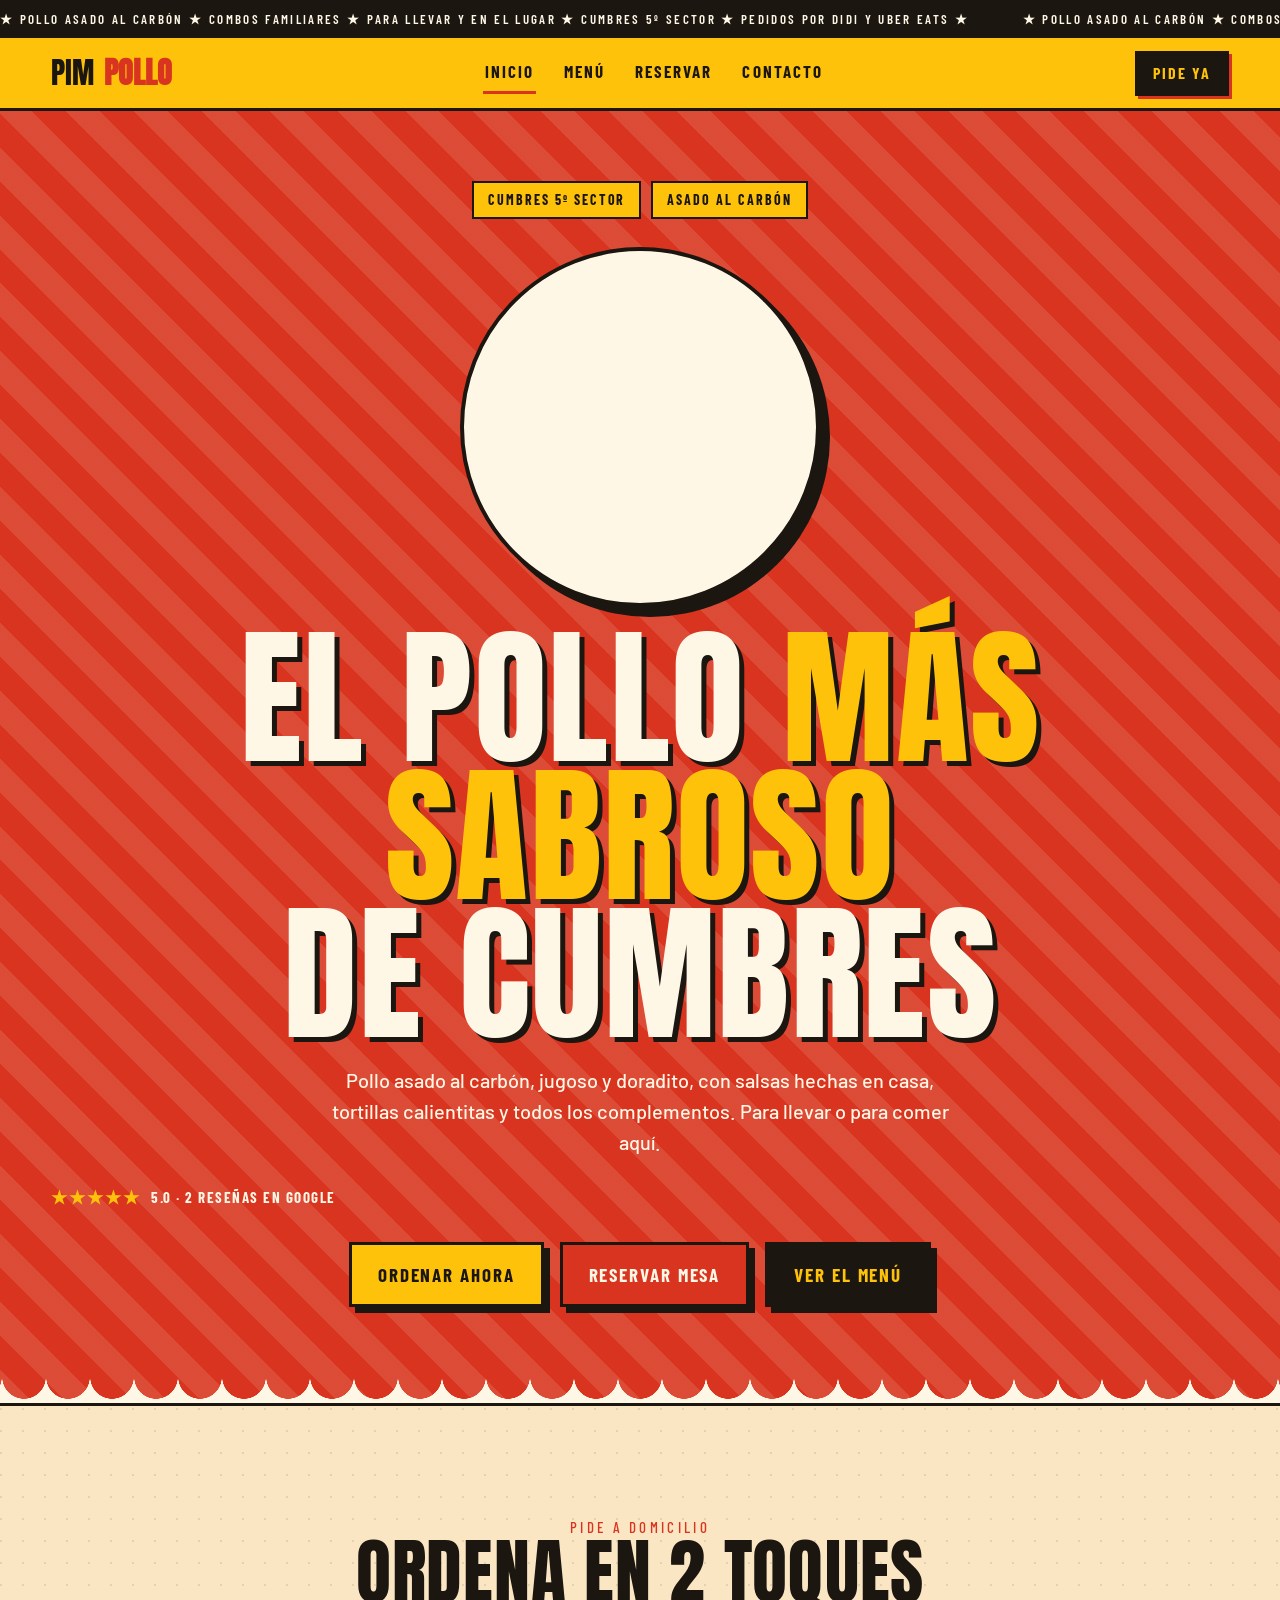
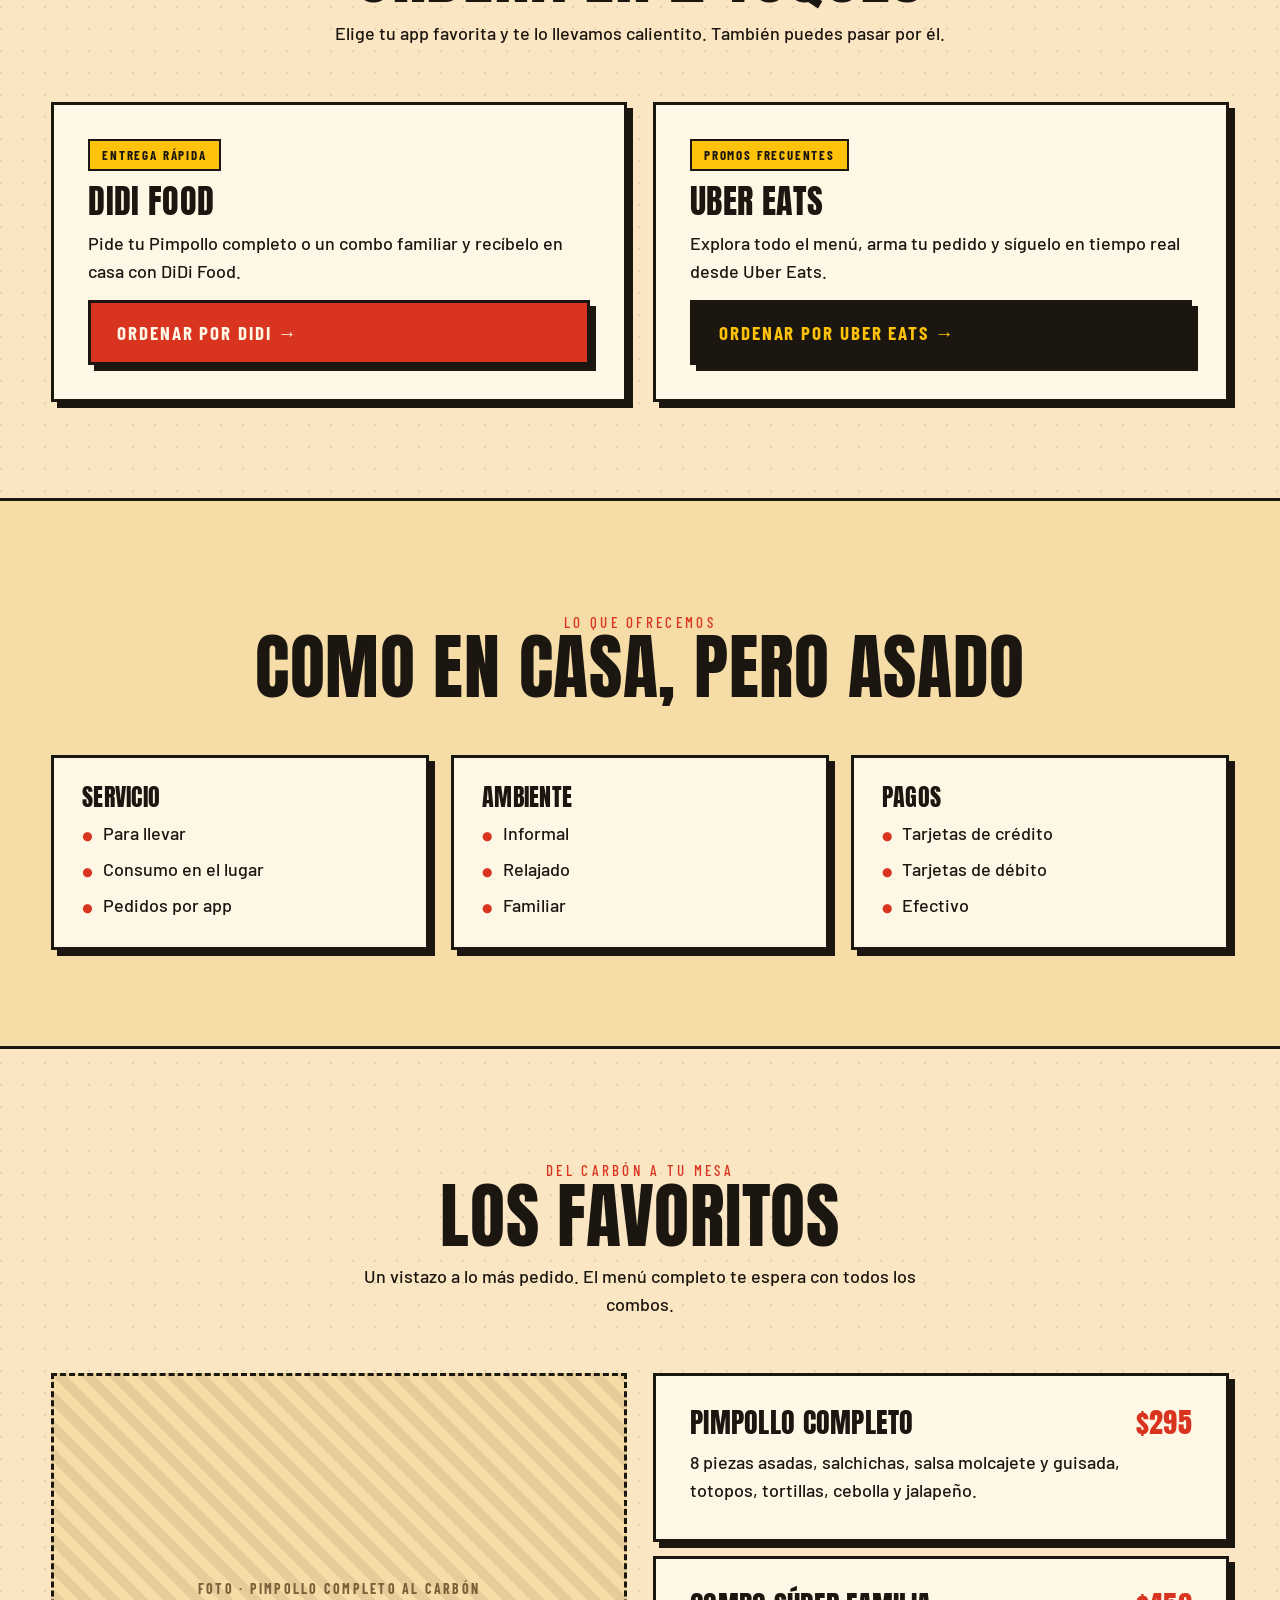
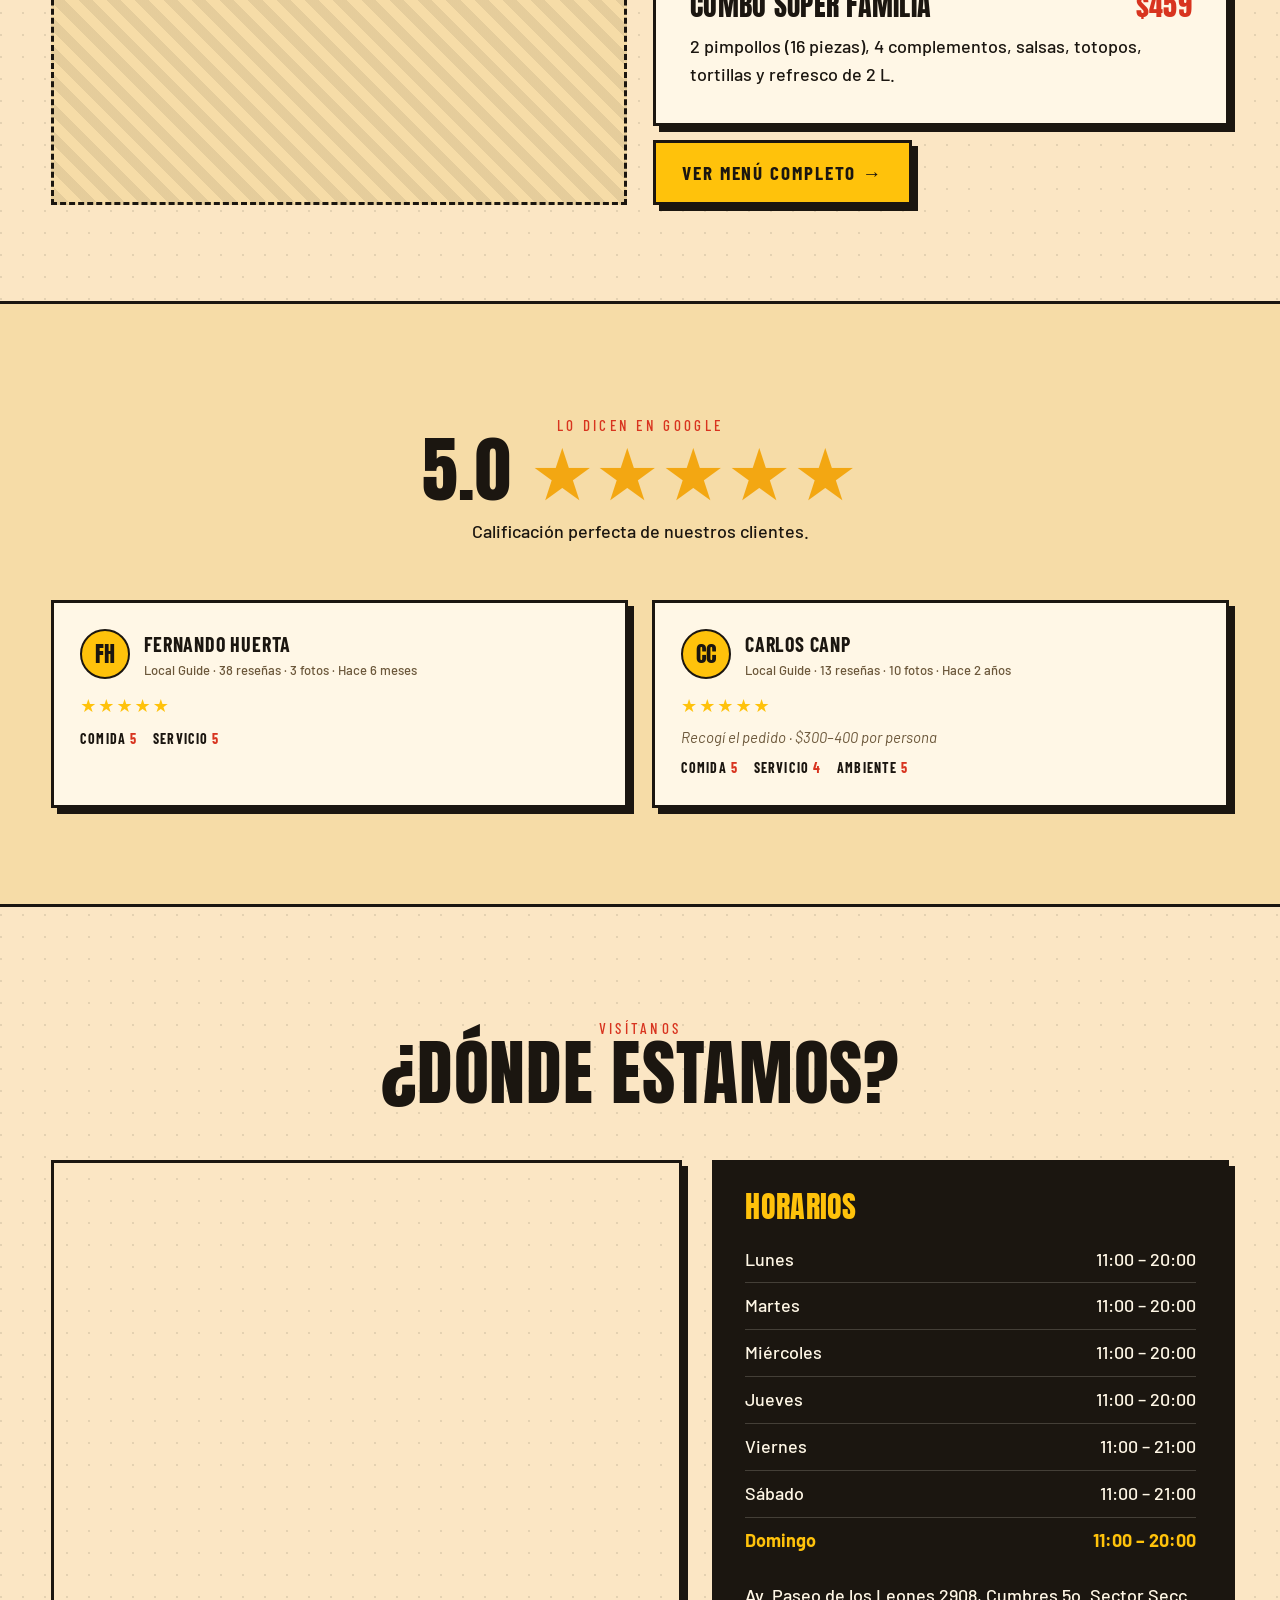
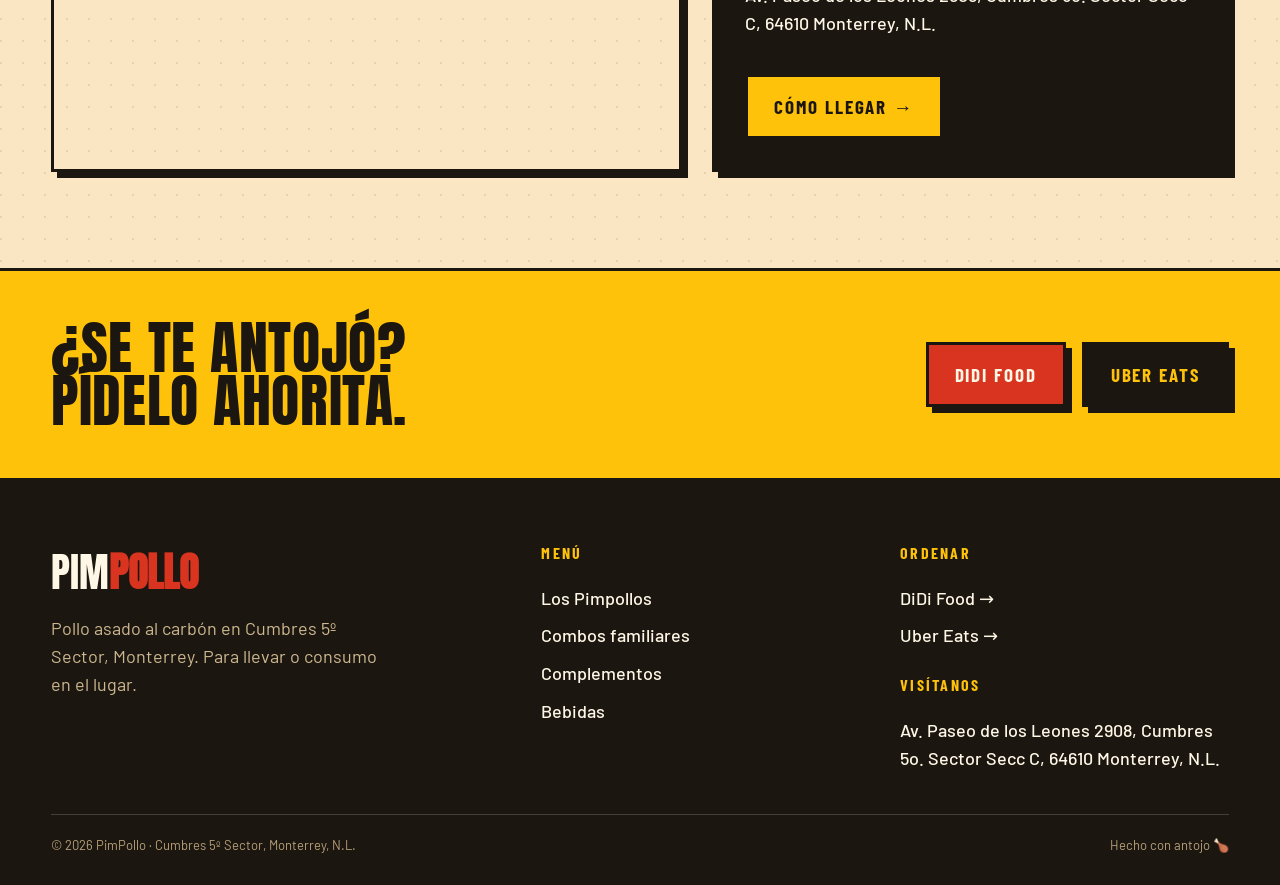
==== Propuesta A - Inicio.html @ d1ae5034 "Add files via upload" ====
<!DOCTYPE html>
<html lang="es">
<head>
<meta charset="UTF-8" />
<meta name="viewport" content="width=device-width, initial-scale=1.0" />
<title>PimPollo · Pollo asado al carbón — Cumbres, Monterrey</title>
<link rel="stylesheet" href="pimpollo-a.css" />
</head>
<body>

<!-- marquee -->
<div class="topbar">
  <div class="topbar__track">
    <span>★ Pollo asado al carbón ★ Combos familiares ★ Para llevar y en el lugar ★ Cumbres 5º Sector ★ Pedidos por DiDi y Uber Eats ★&nbsp;</span>
    <span>★ Pollo asado al carbón ★ Combos familiares ★ Para llevar y en el lugar ★ Cumbres 5º Sector ★ Pedidos por DiDi y Uber Eats ★&nbsp;</span>
  </div>
</div>

<!-- nav -->
<header class="nav">
  <div class="wrap nav__in">
    <a class="nav__brand" href="Propuesta A - Inicio.html">Pim<b>Pollo</b></a>
    <nav class="nav__links">
      <a href="Propuesta A - Inicio.html" aria-current="page">Inicio</a>
      <a href="Propuesta A - Menu.html">Menú</a>
      <a href="Propuesta A - Reservar.html">Reservar</a>
      <a href="Propuesta A - Contacto.html">Contacto</a>
    </nav>
    <a class="nav__cta js-pedir" href="#">Pide ya</a>
  </div>
</header>

<!-- hero -->
<section class="hero">
  <div class="hero__stripes"></div>
  <div class="wrap hero__in">
    <div class="hero__top">
      <span class="tag">Cumbres 5º Sector</span>
      <span class="tag">Asado al carbón</span>
    </div>

    <!-- ZONA DE LOGO — suelta aquí tu imagen -->
    <image-slot id="logo-hero" class="logo-slot" shape="circle" fit="contain"
      placeholder="Coloca aquí el logo de PimPollo"></image-slot>

    <h1>El pollo <span class="pop">más sabroso</span><br />de Cumbres</h1>
    <p class="hero__sub">Pollo asado al carbón, jugoso y doradito, con salsas hechas en casa, tortillas calientitas y todos los complementos. Para llevar o para comer aquí.</p>
    <div class="hero__rating">
      <span class="stars">★★★★★</span> 5.0 · 2 reseñas en Google
    </div>
    <div class="hero__actions">
      <a class="btn btn--yellow" href="#ordenar">Ordenar ahora</a>
      <a class="btn btn--red" href="Propuesta A - Reservar.html">Reservar mesa</a>
      <a class="btn btn--ink" href="Propuesta A - Menu.html">Ver el menú</a>
    </div>
  </div>
  <div class="scallop"></div>
</section>

<!-- ordenar -->
<section class="section" id="ordenar">
  <div class="wrap">
    <div class="head-2">
      <p class="eyebrow">Pide a domicilio</p>
      <h2>Ordena en 2 toques</h2>
      <p>Elige tu app favorita y te lo llevamos calientito. También puedes pasar por él.</p>
    </div>
    <div class="order-grid">
      <article class="order-card">
        <span class="pill">Entrega rápida</span>
        <h3>DiDi Food</h3>
        <p>Pide tu Pimpollo completo o un combo familiar y recíbelo en casa con DiDi Food.</p>
        <a class="btn btn--red" href="" data-link="didi" target="_blank" rel="noopener">Ordenar por DiDi →</a>
      </article>
      <article class="order-card">
        <span class="pill">Promos frecuentes</span>
        <h3>Uber Eats</h3>
        <p>Explora todo el menú, arma tu pedido y síguelo en tiempo real desde Uber Eats.</p>
        <a class="btn btn--ink" href="" data-link="uber" target="_blank" rel="noopener">Ordenar por Uber Eats →</a>
      </article>
    </div>
  </div>
</section>

<!-- servicio / ambiente / pagos -->
<section class="section" style="background:var(--paper-2);border-top:3px solid var(--ink);border-bottom:3px solid var(--ink);">
  <div class="wrap">
    <div class="head-2">
      <p class="eyebrow">Lo que ofrecemos</p>
      <h2>Como en casa, pero asado</h2>
    </div>
    <div class="trio">
      <div class="feat">
        <h3>Servicio</h3>
        <ul>
          <li>Para llevar</li>
          <li>Consumo en el lugar</li>
          <li>Pedidos por app</li>
        </ul>
      </div>
      <div class="feat">
        <h3>Ambiente</h3>
        <ul>
          <li>Informal</li>
          <li>Relajado</li>
          <li>Familiar</li>
        </ul>
      </div>
      <div class="feat">
        <h3>Pagos</h3>
        <ul>
          <li>Tarjetas de crédito</li>
          <li>Tarjetas de débito</li>
          <li>Efectivo</li>
        </ul>
      </div>
    </div>
  </div>
</section>

<!-- menú preview -->
<section class="section">
  <div class="wrap">
    <div class="head-2">
      <p class="eyebrow">Del carbón a tu mesa</p>
      <h2>Los favoritos</h2>
      <p>Un vistazo a lo más pedido. El menú completo te espera con todos los combos.</p>
    </div>
    <div style="display:grid;grid-template-columns:1fr 1fr;gap:26px;align-items:stretch;">
      <div class="ph" style="min-height:300px;">FOTO · Pimpollo completo al carbón</div>
      <div style="display:flex;flex-direction:column;gap:14px;justify-content:center;">
        <div class="order-card">
          <h3 style="font-size:28px;">Pimpollo Completo <span style="color:var(--red);font-family:'Anton';float:right;">$295</span></h3>
          <p>8 piezas asadas, salchichas, salsa molcajete y guisada, totopos, tortillas, cebolla y jalapeño.</p>
        </div>
        <div class="order-card">
          <h3 style="font-size:28px;">Combo Súper Familia <span style="color:var(--red);font-family:'Anton';float:right;">$459</span></h3>
          <p>2 pimpollos (16 piezas), 4 complementos, salsas, totopos, tortillas y refresco de 2 L.</p>
        </div>
        <a class="btn btn--yellow" href="Propuesta A - Menu.html" style="align-self:flex-start;">Ver menú completo →</a>
      </div>
    </div>
  </div>
</section>

<!-- reseñas -->
<section class="section" style="background:var(--paper-2);border-top:3px solid var(--ink);border-bottom:3px solid var(--ink);">
  <div class="wrap">
    <div class="head-2">
      <p class="eyebrow">Lo dicen en Google</p>
      <h2>5.0 <span style="color:var(--yellow-deep);">★★★★★</span></h2>
      <p>Calificación perfecta de nuestros clientes.</p>
    </div>
    <div class="rev-grid" id="reviews"></div>
  </div>
</section>

<!-- ubicación + horarios -->
<section class="section" id="ubicacion">
  <div class="wrap">
    <div class="head-2">
      <p class="eyebrow">Visítanos</p>
      <h2>¿Dónde estamos?</h2>
    </div>
    <div class="split">
      <div class="map-frame">
        <iframe title="Mapa PimPollo" loading="lazy" referrerpolicy="no-referrer-when-downgrade"
          src="https://www.google.com/maps?q=Av+Paseo+de+los+Leones+2908+Cumbres+5o+Sector+Monterrey&output=embed"></iframe>
      </div>
      <div class="hours">
        <h3>Horarios</h3>
        <div id="hours-list"></div>
        <p class="addr" id="addr"></p>
        <a class="btn btn--yellow" data-link="maps" target="_blank" rel="noopener" style="margin-top:18px;">Cómo llegar →</a>
      </div>
    </div>
  </div>
</section>

<!-- CTA strip -->
<section class="cta-strip">
  <div class="wrap">
    <h2>¿Se te antojó?<br />Pídelo ahorita.</h2>
    <div class="hero__actions" style="margin:0;">
      <a class="btn btn--red" data-link="didi" target="_blank" rel="noopener">DiDi Food</a>
      <a class="btn btn--ink" data-link="uber" target="_blank" rel="noopener">Uber Eats</a>
    </div>
  </div>
</section>

<!-- footer -->
<footer class="foot">
  <div class="wrap">
    <div class="foot__grid">
      <div>
        <div class="foot__brand">Pim<b>Pollo</b></div>
        <p style="max-width:34ch;margin:12px 0 0;color:#cdb88f;">Pollo asado al carbón en Cumbres 5º Sector, Monterrey. Para llevar o consumo en el lugar.</p>
      </div>
      <div>
        <h4>Menú</h4>
        <a href="Propuesta A - Menu.html">Los Pimpollos</a>
        <a href="Propuesta A - Menu.html">Combos familiares</a>
        <a href="Propuesta A - Menu.html">Complementos</a>
        <a href="Propuesta A - Menu.html">Bebidas</a>
      </div>
      <div>
        <h4>Ordenar</h4>
        <a data-link="didi" target="_blank" rel="noopener">DiDi Food →</a>
        <a data-link="uber" target="_blank" rel="noopener">Uber Eats →</a>
        <h4 style="margin-top:18px;">Visítanos</h4>
        <a data-link="maps" target="_blank" rel="noopener" id="foot-addr"></a>
      </div>
    </div>
    <div class="foot__note">
      <span>© <span id="yr"></span> PimPollo · Cumbres 5º Sector, Monterrey, N.L.</span>
      <span>Hecho con antojo 🍗</span>
    </div>
  </div>
</footer>

<script src="image-slot.js"></script>
<script src="pimpollo-data.js"></script>
<script src="pimpollo-shared.js"></script>
</body>
</html>
---- pimpollo-a.css ----
/* ===========================================================
   PimPollo · PROPUESTA A — "Pollería Retro"
   Crema + negro, letrero vintage, sellos, franjas.
   =========================================================== */
@import url('https://fonts.googleapis.com/css2?family=Anton&family=Barlow:ital,wght@0,400;0,500;0,600;0,700;1,500&family=Barlow+Condensed:wght@500;600;700&display=swap');

:root {
  --ink: #1b1610;
  --paper: #fbe6c4;
  --paper-2: #f6dca7;
  --cream: #fff7e6;
  --yellow: #ffc20b;
  --yellow-deep: #f3a712;
  --orange: #ee7a17;
  --red: #d8341f;
  --red-deep: #b3271400;
  --line: #1b1610;
  --shadow: 6px 6px 0 var(--ink);
}

* { box-sizing: border-box; }
html { scroll-behavior: smooth; }
body {
  margin: 0;
  font-family: 'Barlow', system-ui, sans-serif;
  color: var(--ink);
  background-color: var(--paper);
  background-image:
    radial-gradient(circle at 1px 1px, rgba(27,22,16,0.10) 1px, transparent 0);
  background-size: 22px 22px;
  font-size: 18px;
  line-height: 1.55;
  -webkit-font-smoothing: antialiased;
}
h1, h2, h3, .display {
  font-family: 'Anton', sans-serif;
  font-weight: 400;
  text-transform: uppercase;
  letter-spacing: 0.01em;
  line-height: 0.92;
  margin: 0;
}
a { color: inherit; }
img { display: block; max-width: 100%; }

/* ---------- layout ---------- */
.wrap { width: min(1180px, 92vw); margin: 0 auto; }
.section { padding: 96px 0; }
.eyebrow {
  font-family: 'Barlow Condensed', sans-serif;
  text-transform: uppercase;
  letter-spacing: 0.22em;
  font-weight: 700;
  font-size: 15px;
  color: var(--red);
  margin: 0 0 14px;
}

/* ---------- top banner / nav ---------- */
.topbar {
  background: var(--ink);
  color: var(--cream);
  font-family: 'Barlow Condensed', sans-serif;
  text-transform: uppercase;
  letter-spacing: 0.18em;
  font-size: 13px;
  font-weight: 600;
  overflow: hidden;
  white-space: nowrap;
}
.topbar__track {
  display: inline-flex;
  gap: 48px;
  padding: 9px 0;
  animation: marquee 28s linear infinite;
}
.topbar__track span { display: inline-flex; gap: 48px; }
@keyframes marquee { to { transform: translateX(-50%); } }

.nav {
  position: sticky; top: 0; z-index: 40;
  background: var(--yellow);
  border-bottom: 3px solid var(--ink);
}
.nav__in {
  display: flex; align-items: center; justify-content: space-between;
  height: 70px;
}
.nav__brand {
  font-family: 'Anton', sans-serif; font-size: 30px; text-transform: uppercase;
  display: flex; align-items: center; gap: 10px; text-decoration: none; flex: none; white-space: nowrap;
}
.nav__brand b { color: var(--red); }
.nav__links { display: flex; gap: 26px; align-items: center; flex: none; }
.nav__links a {
  font-family: 'Barlow Condensed', sans-serif; text-transform: uppercase;
  letter-spacing: 0.12em; font-weight: 700; font-size: 17px; text-decoration: none;
  padding: 6px 2px; border-bottom: 3px solid transparent; white-space: nowrap;
}
.nav__links a:hover, .nav__links a[aria-current="page"] { border-bottom-color: var(--red); }
.nav__cta {
  background: var(--ink); color: var(--yellow); border: none; flex: none; white-space: nowrap;
  padding: 10px 18px; font-family: 'Barlow Condensed', sans-serif;
  text-transform: uppercase; letter-spacing: 0.12em; font-weight: 700; font-size: 16px;
  text-decoration: none; box-shadow: 3px 3px 0 var(--red); cursor: pointer;
}
.nav__cta:hover { transform: translate(1px,1px); box-shadow: 2px 2px 0 var(--red); }
.nav__burger { display: none; }

/* ---------- buttons ---------- */
.btn {
  display: inline-flex; align-items: center; gap: 10px;
  font-family: 'Barlow Condensed', sans-serif; text-transform: uppercase;
  letter-spacing: 0.1em; font-weight: 700; font-size: 19px;
  padding: 15px 26px; text-decoration: none; border: 3px solid var(--ink);
  background: var(--cream); color: var(--ink); cursor: pointer;
  box-shadow: var(--shadow); transition: transform .12s, box-shadow .12s;
}
.btn:hover { transform: translate(3px,3px); box-shadow: 3px 3px 0 var(--ink); }
.btn--red { background: var(--red); color: var(--cream); }
.btn--yellow { background: var(--yellow); }
.btn--ink { background: var(--ink); color: var(--yellow); }

/* ---------- hero ---------- */
.hero {
  background: var(--red);
  color: var(--cream);
  border-bottom: 3px solid var(--ink);
  position: relative;
  overflow: hidden;
  padding: 70px 0 0;
}
.hero__stripes {
  position: absolute; inset: 0; opacity: .12;
  background: repeating-linear-gradient(45deg, var(--cream) 0 24px, transparent 24px 48px);
  pointer-events: none;
}
.hero__in { position: relative; display: grid; grid-template-columns: 1fr; gap: 22px; text-align: center; align-items: center; padding-bottom: 70px; }
.hero__top { display: flex; justify-content: center; gap: 10px; flex-wrap: wrap; margin-bottom: 6px; }
.tag {
  font-family: 'Barlow Condensed', sans-serif; text-transform: uppercase;
  letter-spacing: 0.14em; font-weight: 700; font-size: 14px;
  background: var(--yellow); color: var(--ink); padding: 6px 14px; border: 2px solid var(--ink);
}
/* zona de logo */
.logo-slot {
  width: min(360px, 70vw); height: min(360px, 70vw);
  margin: 0 auto;
  background: var(--cream);
  border: 4px solid var(--ink);
  border-radius: 50%;
  box-shadow: 10px 10px 0 var(--ink);
  --slot-fg: #8a6a2a;
}
.hero h1 {
  font-size: clamp(58px, 12vw, 150px);
  color: var(--cream);
  text-shadow: 5px 5px 0 var(--ink);
}
.hero h1 .pop { color: var(--yellow); }
.hero__sub {
  font-size: 20px; max-width: 620px; margin: 0 auto; font-weight: 500;
}
.hero__actions { display: flex; gap: 16px; justify-content: center; flex-wrap: wrap; margin-top: 8px; }
.hero__rating {
  display: inline-flex; align-items: center; gap: 10px; margin-top: 4px;
  font-family: 'Barlow Condensed', sans-serif; text-transform: uppercase;
  letter-spacing: 0.1em; font-weight: 700; font-size: 15px;
}
.stars { color: var(--yellow); letter-spacing: 2px; font-size: 18px; }

/* scalloped divider */
.scallop { height: 26px; background: var(--cream);
  -webkit-mask: radial-gradient(22px at 50% 0, #0000 98%, #000) 50% / 44px 100%;
          mask: radial-gradient(22px at 50% 0, #0000 98%, #000) 50% / 44px 100%; }

/* ---------- generic blocks ---------- */
.head-2 { text-align: center; margin-bottom: 54px; }
.head-2 h2 { font-size: clamp(40px, 6vw, 72px); }
.head-2 p { max-width: 620px; margin: 14px auto 0; font-weight: 500; }

/* order cards */
.order-grid { display: grid; grid-template-columns: 1fr 1fr; gap: 26px; }
.order-card {
  border: 3px solid var(--ink); background: var(--cream); padding: 34px;
  box-shadow: var(--shadow); display: flex; flex-direction: column; gap: 14px;
}
.order-card h3 { font-size: 34px; }
.order-card p { margin: 0; font-weight: 500; }
.order-card .pill {
  align-self: flex-start; font-family: 'Barlow Condensed', sans-serif;
  text-transform: uppercase; letter-spacing: 0.14em; font-weight: 700; font-size: 13px;
  background: var(--yellow); border: 2px solid var(--ink); padding: 4px 12px;
}

/* feature trio */
.trio { display: grid; grid-template-columns: repeat(3,1fr); gap: 22px; }
.feat { background: var(--cream); border: 3px solid var(--ink); padding: 28px; box-shadow: var(--shadow); }
.feat h3 { font-size: 24px; margin-bottom: 12px; }
.feat ul { margin: 0; padding: 0; list-style: none; display: flex; flex-direction: column; gap: 8px; }
.feat li { display: flex; gap: 10px; align-items: baseline; font-weight: 500; }
.feat li::before { content: "●"; color: var(--red); font-size: 12px; }

/* menu preview */
.preview-list { max-width: 760px; margin: 0 auto; }

/* image placeholder */
.ph {
  background:
    repeating-linear-gradient(45deg, rgba(27,22,16,.08) 0 10px, transparent 10px 20px),
    var(--paper-2);
  border: 3px dashed var(--ink); display: flex; align-items: center; justify-content: center;
  font-family: 'Barlow Condensed', monospace; text-transform: uppercase; letter-spacing: .16em;
  color: #7a6038; font-weight: 700; font-size: 14px; text-align: center; padding: 16px;
}

/* reviews */
.rev-grid { display: grid; grid-template-columns: 1fr 1fr; gap: 24px; }
.rev {
  background: var(--cream); border: 3px solid var(--ink); padding: 26px; box-shadow: var(--shadow);
}
.rev__top { display: flex; align-items: center; gap: 14px; margin-bottom: 12px; }
.rev__ava {
  width: 50px; height: 50px; border-radius: 50%; background: var(--yellow);
  border: 2px solid var(--ink); display: grid; place-items: center;
  font-family: 'Anton', sans-serif; font-size: 22px;
}
.rev__name { font-family: 'Barlow Condensed', sans-serif; font-weight: 700; font-size: 20px; text-transform: uppercase; letter-spacing: .04em; }
.rev__meta { font-size: 13px; color: #6b573a; font-weight: 500; }
.rev__scores { display: flex; gap: 16px; flex-wrap: wrap; margin-top: 8px; }
.rev__scores span { font-family: 'Barlow Condensed', sans-serif; text-transform: uppercase; letter-spacing: .08em; font-weight: 700; font-size: 14px; }
.rev__scores b { color: var(--red); }
.rev__detail { font-style: italic; color: #6b573a; margin: 6px 0 0; font-size: 15px; }

/* map / hours */
.split { display: grid; grid-template-columns: 1.1fr 0.9fr; gap: 30px; align-items: stretch; }
.map-frame { border: 3px solid var(--ink); box-shadow: var(--shadow); overflow: hidden; min-height: 340px; }
.map-frame iframe { width: 100%; height: 100%; min-height: 340px; border: 0; display: block; filter: saturate(1.05) contrast(1.02); }
.hours { background: var(--ink); color: var(--cream); border: 3px solid var(--ink); padding: 30px; box-shadow: var(--shadow); }
.hours h3 { color: var(--yellow); font-size: 30px; margin-bottom: 16px; }
.hours__row { display: flex; justify-content: space-between; padding: 9px 0; border-bottom: 1px solid rgba(255,247,230,.18); font-weight: 500; }
.hours__row:last-child { border-bottom: none; }
.hours__row.is-today { color: var(--yellow); font-weight: 700; }
.addr { margin-top: 18px; font-weight: 500; }

/* CTA strip */
.cta-strip { background: var(--yellow); border-top: 3px solid var(--ink); border-bottom: 3px solid var(--ink); }
.cta-strip .wrap { display: flex; align-items: center; justify-content: space-between; gap: 24px; padding: 50px 0; flex-wrap: wrap; }
.cta-strip h2 { font-size: clamp(34px, 5vw, 58px); }

/* footer */
.foot { background: var(--ink); color: var(--cream); padding: 60px 0 30px; }
.foot__grid { display: grid; grid-template-columns: 1.4fr 1fr 1fr; gap: 30px; }
.foot h4 { font-family: 'Barlow Condensed', sans-serif; text-transform: uppercase; letter-spacing: .14em; color: var(--yellow); font-size: 16px; margin: 0 0 14px; }
.foot a { color: var(--cream); text-decoration: none; display: block; padding: 5px 0; font-weight: 500; }
.foot a:hover { color: var(--yellow); }
.foot__brand { font-family: 'Anton', sans-serif; font-size: 40px; text-transform: uppercase; }
.foot__brand b { color: var(--red); }
.foot__note { margin-top: 36px; padding-top: 20px; border-top: 1px solid rgba(255,247,230,.18); font-size: 13px; color: #b8a078; display: flex; justify-content: space-between; gap: 16px; flex-wrap: wrap; }
.soc { display: flex; gap: 12px; }
.soc a { width: 42px; height: 42px; border: 2px solid var(--cream); border-radius: 50%; display: grid; place-items: center; font-family: 'Barlow Condensed', sans-serif; font-weight: 700; }
.soc a:hover { background: var(--yellow); color: var(--ink); border-color: var(--yellow); }

/* ---------- menu page ---------- */
.menu-hero { background: var(--ink); color: var(--cream); padding: 70px 0; border-bottom: 3px solid var(--ink); text-align: center; }
.menu-hero h1 { font-size: clamp(50px, 9vw, 110px); color: var(--yellow); }
.menu-hero p { max-width: 560px; margin: 14px auto 0; font-weight: 500; }
.disclaimer { text-align: center; font-size: 14px; color: #6b573a; font-weight: 600; margin: 0 auto 40px; max-width: 640px; font-style: italic; }
.mnu-group { margin-bottom: 56px; }
.mnu-group__head { border-bottom: 3px solid var(--ink); padding-bottom: 12px; margin-bottom: 22px; display: flex; align-items: baseline; justify-content: space-between; gap: 16px; flex-wrap: wrap; }
.mnu-group__title { font-size: clamp(30px, 4vw, 48px); }
.mnu-group__note { margin: 0; font-style: italic; color: #6b573a; font-weight: 500; font-size: 15px; }
.mnu-list { list-style: none; margin: 0; padding: 0; display: flex; flex-direction: column; gap: 16px; }
.mnu-item { display: flex; gap: 20px; justify-content: space-between; align-items: flex-start; background: var(--cream); border: 3px solid var(--ink); padding: 18px 22px; box-shadow: var(--shadow); }
.mnu-item.is-star { border-color: var(--red); box-shadow: 6px 6px 0 var(--red); }
.mnu-item__name { font-family: 'Barlow Condensed', sans-serif; text-transform: uppercase; letter-spacing: .03em; font-size: 24px; font-weight: 700; margin: 0 0 4px; }
.mnu-star { background: var(--red); color: var(--cream); font-size: 12px; letter-spacing: .12em; padding: 3px 8px; vertical-align: middle; margin-left: 6px; }
.mnu-item__desc { margin: 0; font-weight: 500; color: #4a3c28; max-width: 56ch; font-size: 15.5px; }
.mnu-item__price { text-align: right; white-space: nowrap; font-family: 'Anton', sans-serif; }
.mnu-now { font-size: 28px; color: var(--red); }
.mnu-was { display: block; font-size: 16px; color: #9a8054; text-decoration: line-through; }

/* contact form */
.form-card { background: var(--cream); border: 3px solid var(--ink); padding: 32px; box-shadow: var(--shadow); }
.form-card label { display: block; font-family: 'Barlow Condensed', sans-serif; text-transform: uppercase; letter-spacing: .1em; font-weight: 700; font-size: 14px; margin: 0 0 6px; }
.form-card input, .form-card textarea {
  width: 100%; border: 3px solid var(--ink); background: var(--paper); padding: 12px 14px;
  font-family: 'Barlow', sans-serif; font-size: 16px; margin-bottom: 18px; color: var(--ink);
}
.form-card input:focus, .form-card textarea:focus { outline: 3px solid var(--yellow); outline-offset: 0; }

/* ---------- responsive ---------- */
@media (max-width: 860px) {
  .nav__links { display: none; }
  .order-grid, .trio, .rev-grid, .split, .foot__grid { grid-template-columns: 1fr; }
  .section { padding: 64px 0; }
  .res-grid { grid-template-columns: 1fr; }
  .res-slots { grid-template-columns: repeat(3, 1fr); }
}

/* ---------- reservaciones ---------- */
.res-grid { display: grid; grid-template-columns: 1.05fr 0.95fr; gap: 30px; align-items: start; }
.res-card { background: var(--cream); border: 3px solid var(--ink); padding: 30px; box-shadow: var(--shadow); }
.res-card h3 { font-family: 'Barlow Condensed', sans-serif; font-weight: 700; text-transform: uppercase; letter-spacing: .04em; font-size: 24px; margin: 0 0 16px; }
.res-field { margin-bottom: 18px; }
.res-field label { display: block; font-family: 'Barlow Condensed', sans-serif; text-transform: uppercase; letter-spacing: .1em; font-weight: 700; font-size: 13px; margin: 0 0 6px; }
.res-field input, .res-field select {
  width: 100%; border: 3px solid var(--ink); background: var(--paper); padding: 12px 14px;
  font-family: 'Barlow', sans-serif; font-size: 16px; color: var(--ink);
}
.res-field input:focus, .res-field select:focus { outline: 3px solid var(--yellow); outline-offset: 0; }
.res-row { display: grid; grid-template-columns: 1fr 1fr; gap: 0 16px; }
.res-slots { display: grid; grid-template-columns: repeat(4, 1fr); gap: 10px; margin-top: 4px; }
.res-slot {
  font-family: 'Barlow Condensed', sans-serif; font-weight: 700; font-size: 16px; letter-spacing: .04em;
  padding: 11px 4px; text-align: center; border: 3px solid var(--ink); background: var(--cream);
  cursor: pointer; color: var(--ink); transition: transform .1s;
}
.res-slot:hover:not(:disabled) { background: var(--yellow); transform: translate(1px,1px); }
.res-slot.is-sel { background: var(--red); color: var(--cream); }
.res-slot:disabled { background: repeating-linear-gradient(45deg, rgba(27,22,16,.12) 0 7px, transparent 7px 14px), var(--paper-2); color: #9a8054; cursor: not-allowed; border-style: dashed; }
.res-slots-empty { font-style: italic; color: #6b573a; font-weight: 500; padding: 8px 0; }
.res-msg { margin: 14px 0 0; font-weight: 700; font-family: 'Barlow Condensed', sans-serif; letter-spacing: .04em; text-transform: uppercase; font-size: 15px; }
.res-msg.ok { color: var(--red); }
.res-msg.err { color: #9a3010; }
.res-legend { display: flex; gap: 18px; flex-wrap: wrap; margin-top: 14px; font-family: 'Barlow Condensed', sans-serif; text-transform: uppercase; letter-spacing: .06em; font-weight: 700; font-size: 12px; }
.res-legend span { display: inline-flex; align-items: center; gap: 7px; }
.res-legend i { width: 16px; height: 16px; border: 2px solid var(--ink); display: inline-block; }
.res-legend i.free { background: var(--cream); }
.res-legend i.busy { background: var(--paper-2); border-style: dashed; }
.res-legend i.sel { background: var(--red); }
/* lista de reservaciones */
.res-list { list-style: none; margin: 16px 0 0; padding: 0; display: flex; flex-direction: column; gap: 12px; }
.res-item { border: 3px solid var(--ink); background: var(--paper); padding: 16px 18px; display: flex; gap: 14px; align-items: center; justify-content: space-between; }
.res-item__when { font-family: 'Anton', sans-serif; text-transform: uppercase; font-size: 20px; line-height: 1; color: var(--red); }
.res-item__who { font-weight: 600; font-size: 15px; }
.res-item__meta { font-size: 13px; color: #6b573a; font-weight: 500; }
.res-cancel {
  font-family: 'Barlow Condensed', sans-serif; text-transform: uppercase; letter-spacing: .08em;
  font-weight: 700; font-size: 13px; border: 2px solid var(--ink); background: var(--cream);
  padding: 8px 14px; cursor: pointer; color: var(--ink); white-space: nowrap;
}
.res-cancel:hover { background: var(--red); color: var(--cream); border-color: var(--red); }
.res-empty { font-style: italic; color: #6b573a; font-weight: 500; }

/* ---------- modal pedir (Pide ya) ---------- */
.pedir-modal { position: fixed; inset: 0; z-index: 100; display: none; align-items: center; justify-content: center; padding: 24px; }
.pedir-modal.is-open { display: flex; }
.pedir-modal__bg { position: absolute; inset: 0; background: rgba(20,17,13,.7); }
.pedir-modal__box { position: relative; width: min(440px, 100%); background: var(--cream); border: 3px solid var(--ink); box-shadow: 10px 10px 0 var(--ink); padding: 34px 30px; text-align: center; }
.pedir-modal__box h3 { font-family: 'Anton', sans-serif; text-transform: uppercase; font-size: 38px; color: var(--ink); margin: 0 0 6px; }
.pedir-modal__box p { margin: 0 0 22px; font-weight: 500; }
.pedir-modal__actions { display: flex; flex-direction: column; gap: 12px; }
.pedir-modal__close { position: absolute; top: 10px; right: 14px; background: none; border: none; font-family: 'Anton', sans-serif; font-size: 26px; line-height: 1; cursor: pointer; color: var(--ink); }
.pedir-modal__close:hover { color: var(--red); }
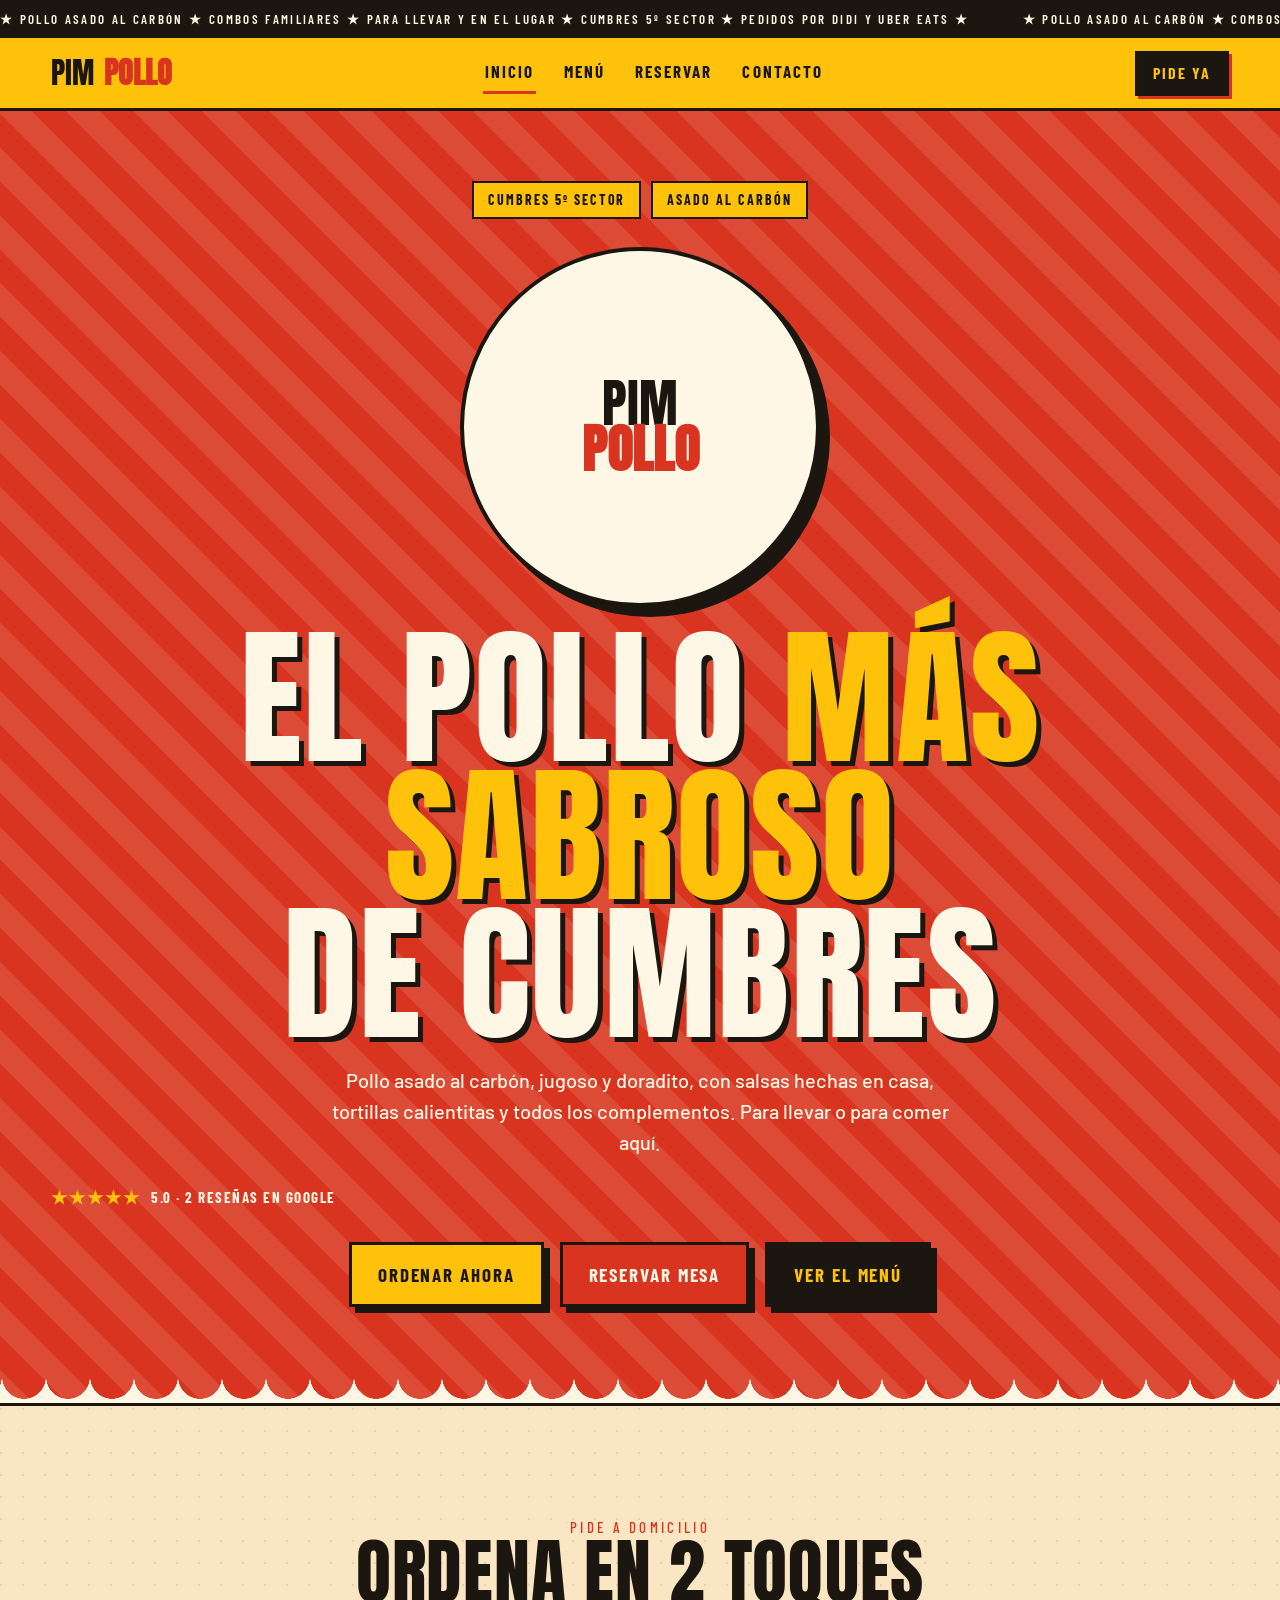
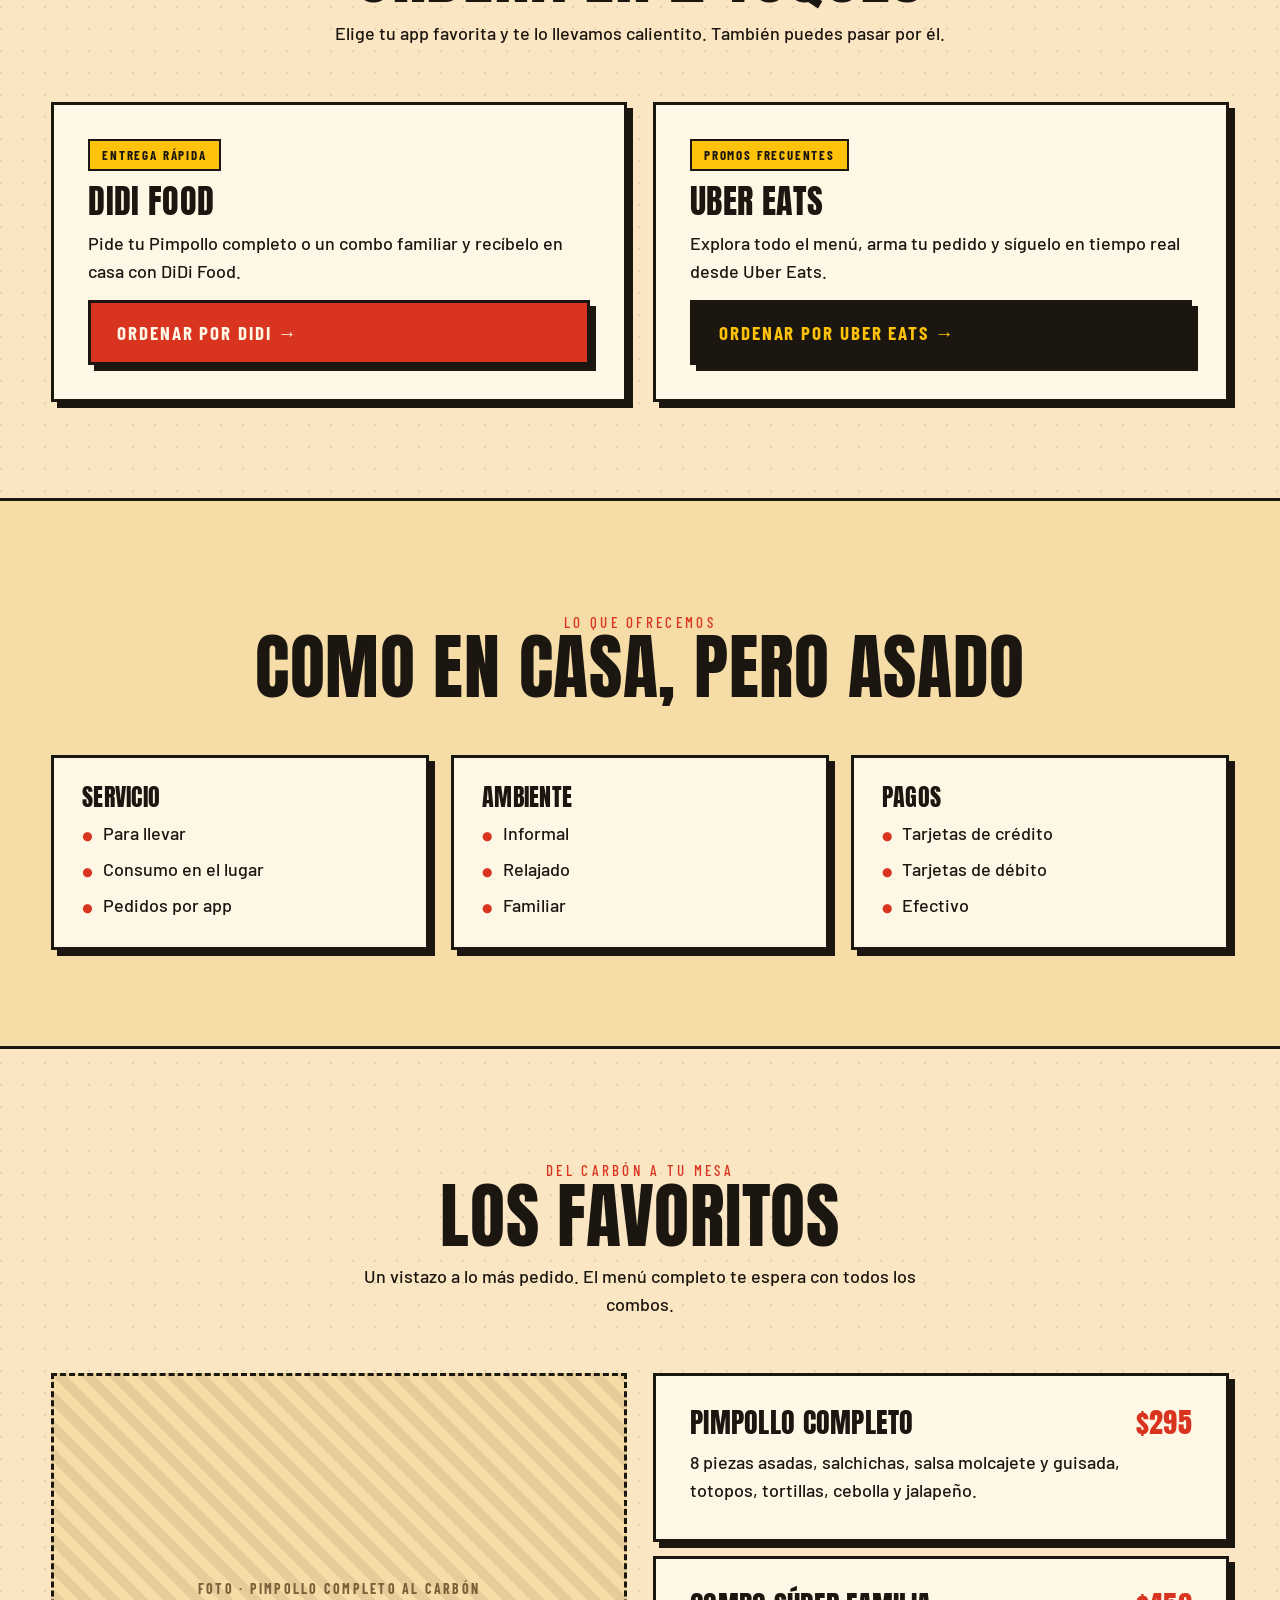
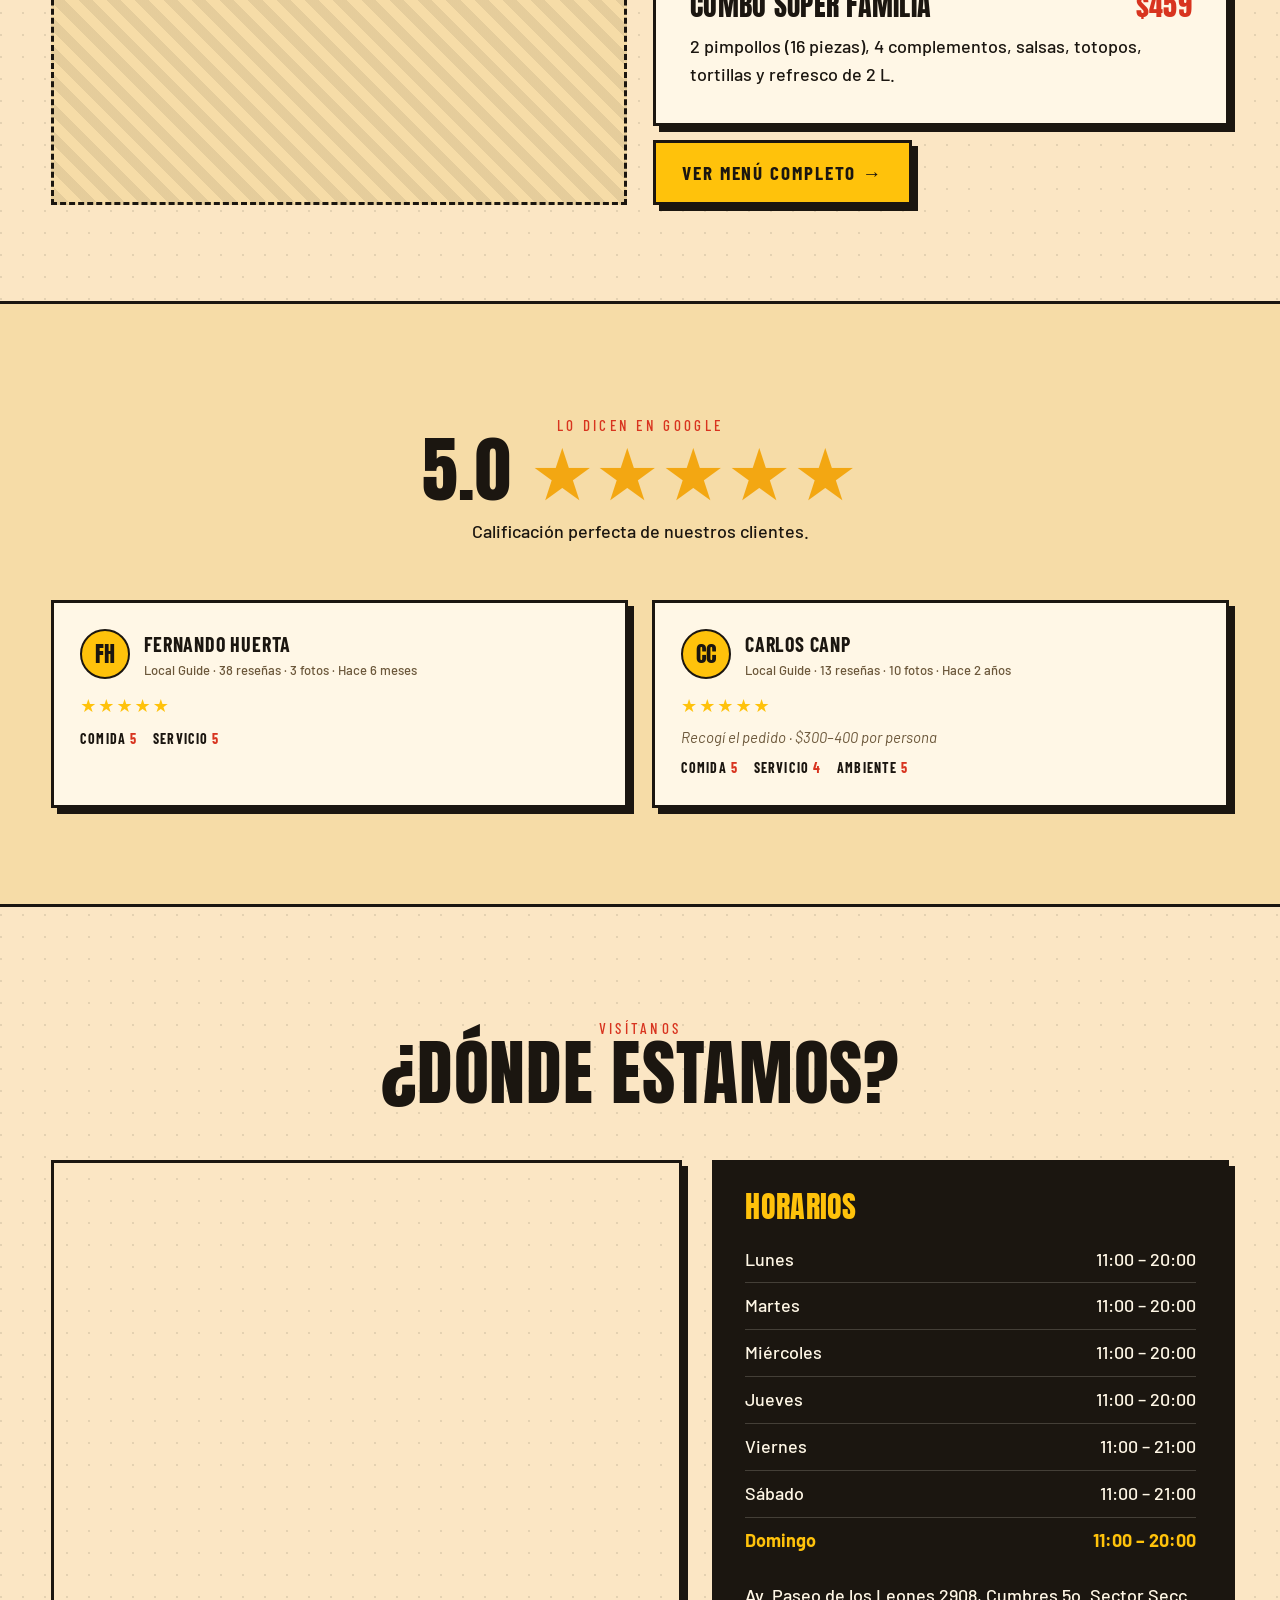
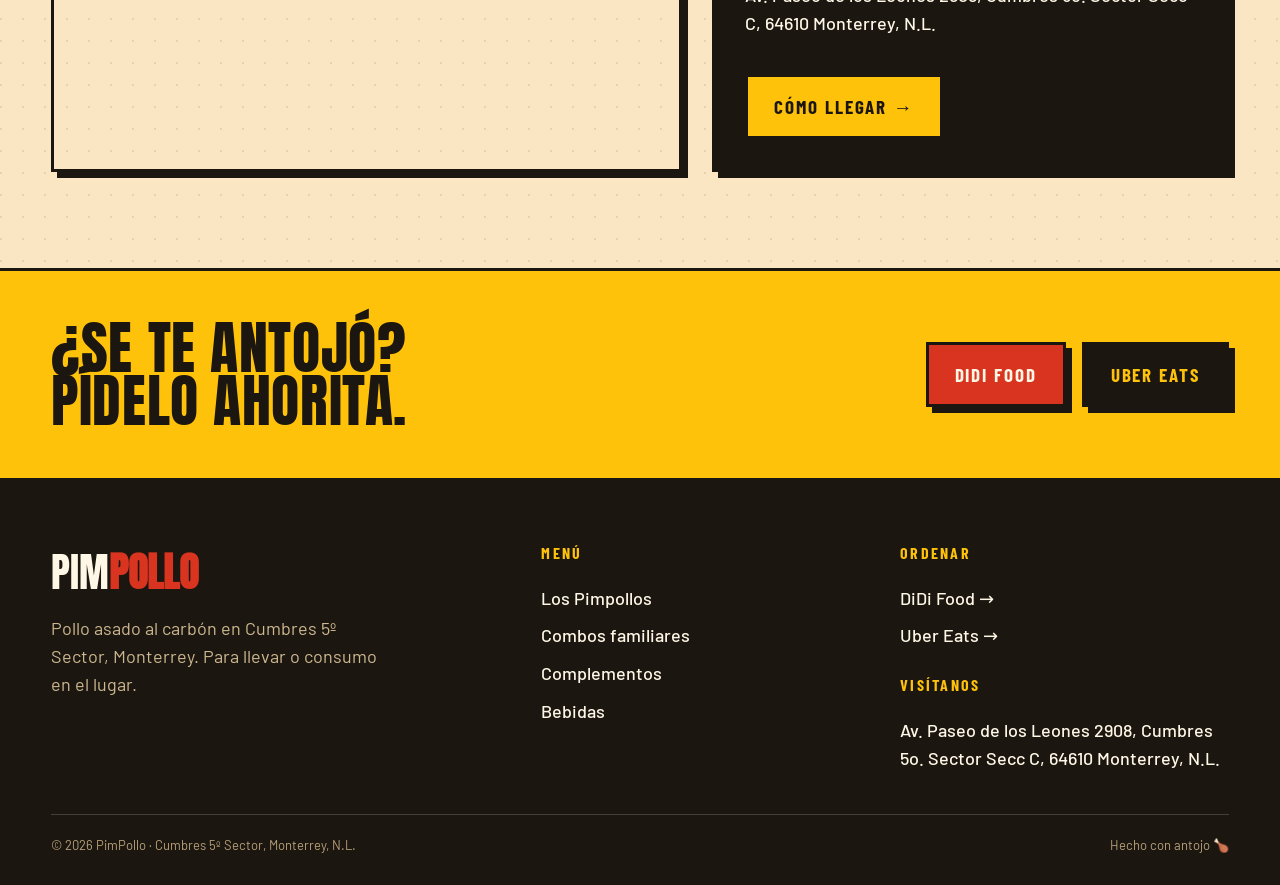
==== commit 9df515d3: "Add files via upload" ====
--- a/Propuesta A - Inicio.html
+++ b/Propuesta A - Inicio.html
@@ -39,9 +39,12 @@
       <span class="tag">Asado al carbón</span>
     </div>
 
-    <!-- ZONA DE LOGO — suelta aquí tu imagen -->
-    <image-slot id="logo-hero" class="logo-slot" shape="circle" fit="contain"
-      placeholder="Coloca aquí el logo de PimPollo"></image-slot>
+    <!-- ZONA DE LOGO — sube un archivo llamado logo.png en esta carpeta -->
+    <div class="logo-slot logo-img">
+      <img src="logo.png" alt="PimPollo"
+        onerror="this.style.display='none'; this.parentElement.classList.add('no-logo');" />
+      <span class="logo-fallback">Pim<b>Pollo</b></span>
+    </div>
 
     <h1>El pollo <span class="pop">más sabroso</span><br />de Cumbres</h1>
     <p class="hero__sub">Pollo asado al carbón, jugoso y doradito, con salsas hechas en casa, tortillas calientitas y todos los complementos. Para llevar o para comer aquí.</p>
@@ -218,7 +221,6 @@
   </div>
 </footer>
 
-<script src="image-slot.js"></script>
 <script src="pimpollo-data.js"></script>
 <script src="pimpollo-shared.js"></script>
 </body>
--- a/pimpollo-a.css
+++ b/pimpollo-a.css
@@ -152,6 +152,11 @@
   box-shadow: 10px 10px 0 var(--ink);
   --slot-fg: #8a6a2a;
 }
+.logo-slot.logo-img { display: grid; place-items: center; overflow: hidden; padding: 26px; }
+.logo-slot.logo-img img { max-width: 100%; max-height: 100%; object-fit: contain; }
+.logo-fallback { display: none; font-family: 'Anton', sans-serif; text-transform: uppercase; font-size: clamp(30px, 6vw, 52px); color: var(--ink); line-height: 0.88; text-align: center; }
+.logo-fallback b { display: block; color: var(--red); }
+.logo-slot.logo-img.no-logo .logo-fallback { display: block; }
 .hero h1 {
   font-size: clamp(58px, 12vw, 150px);
   color: var(--cream);
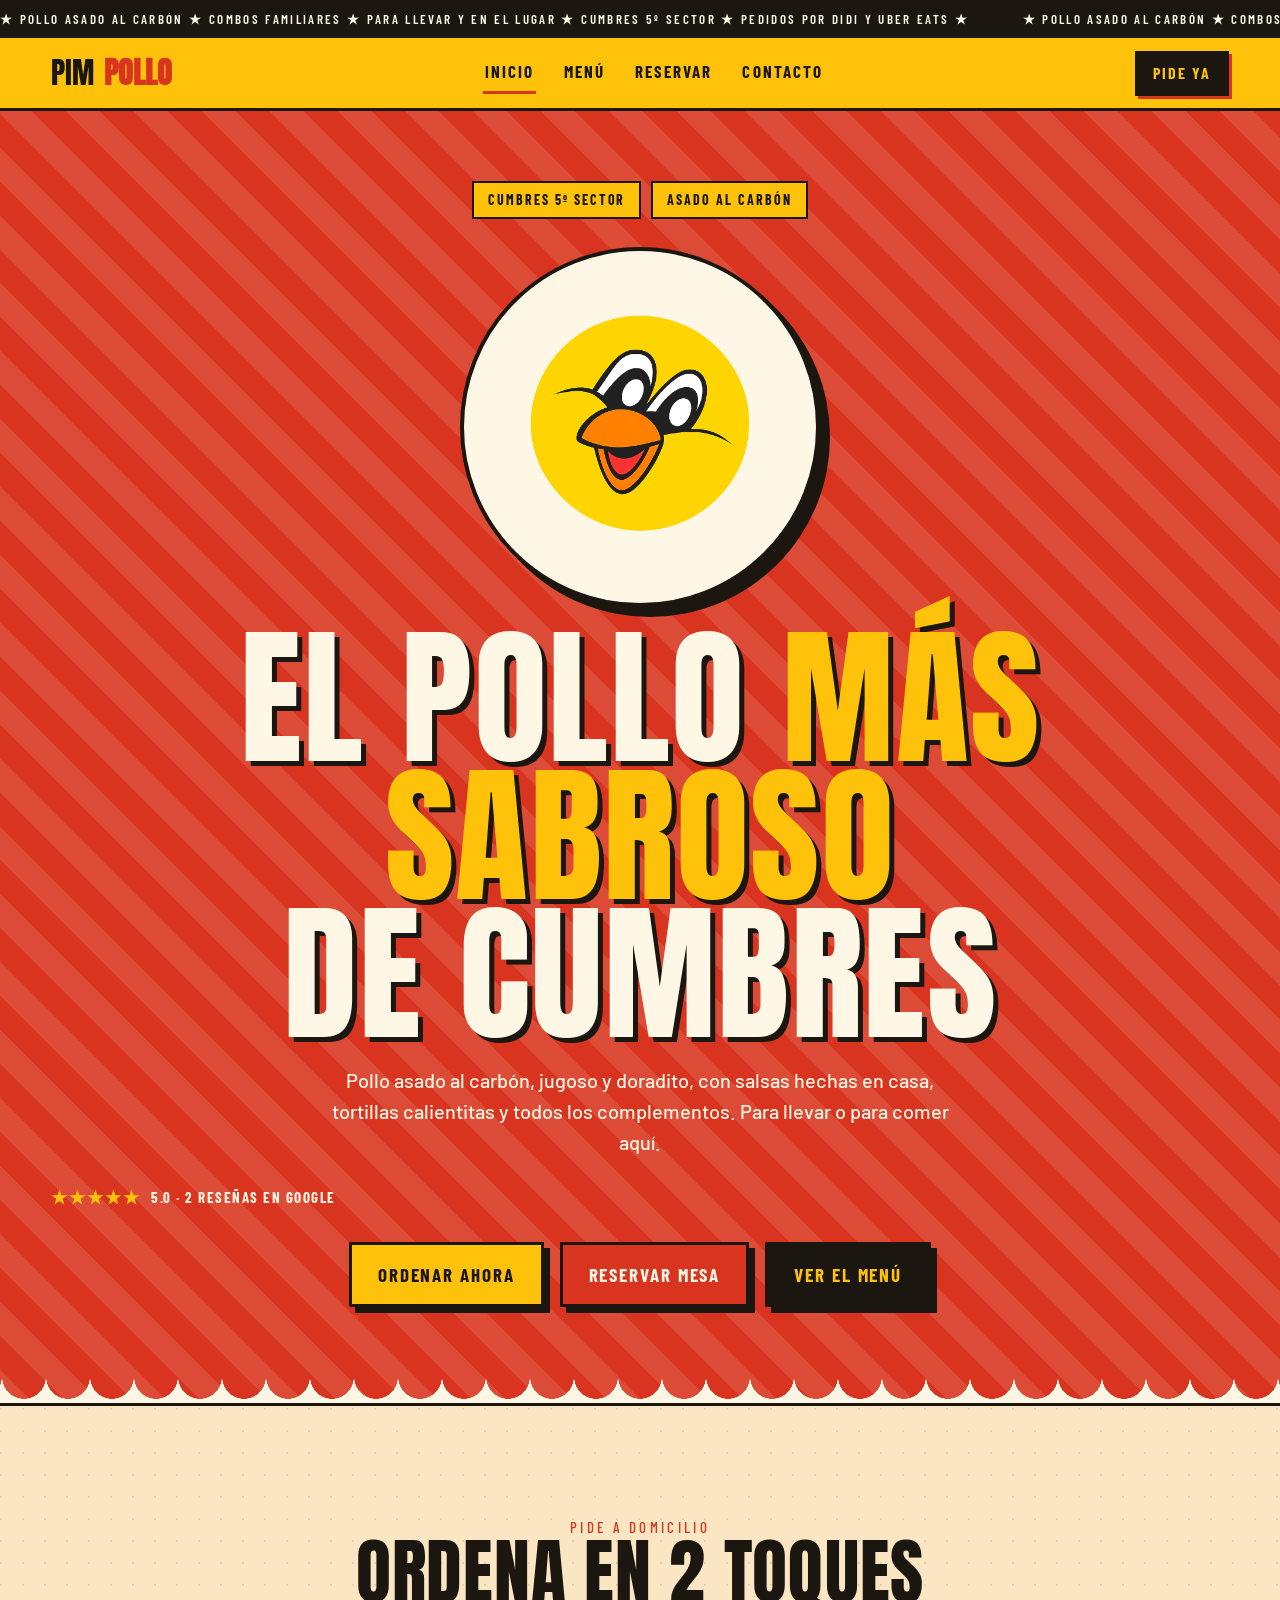
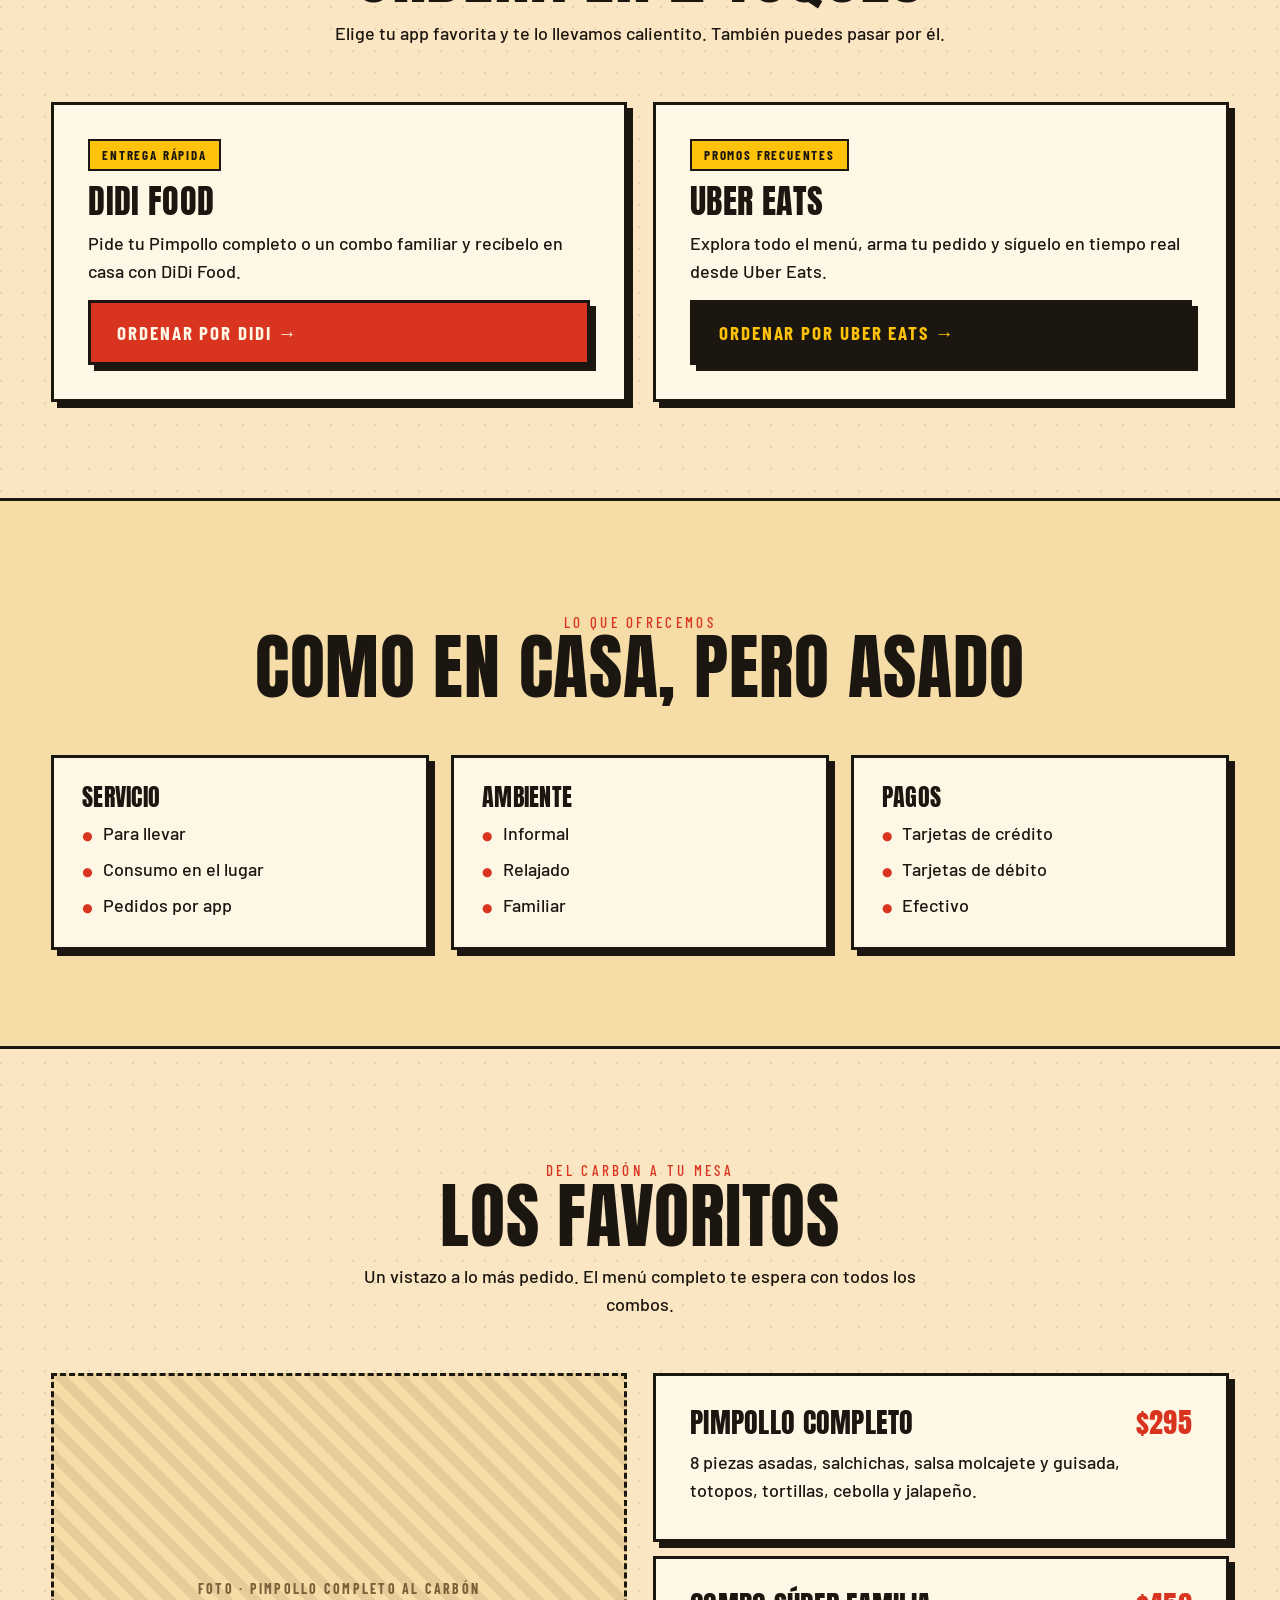
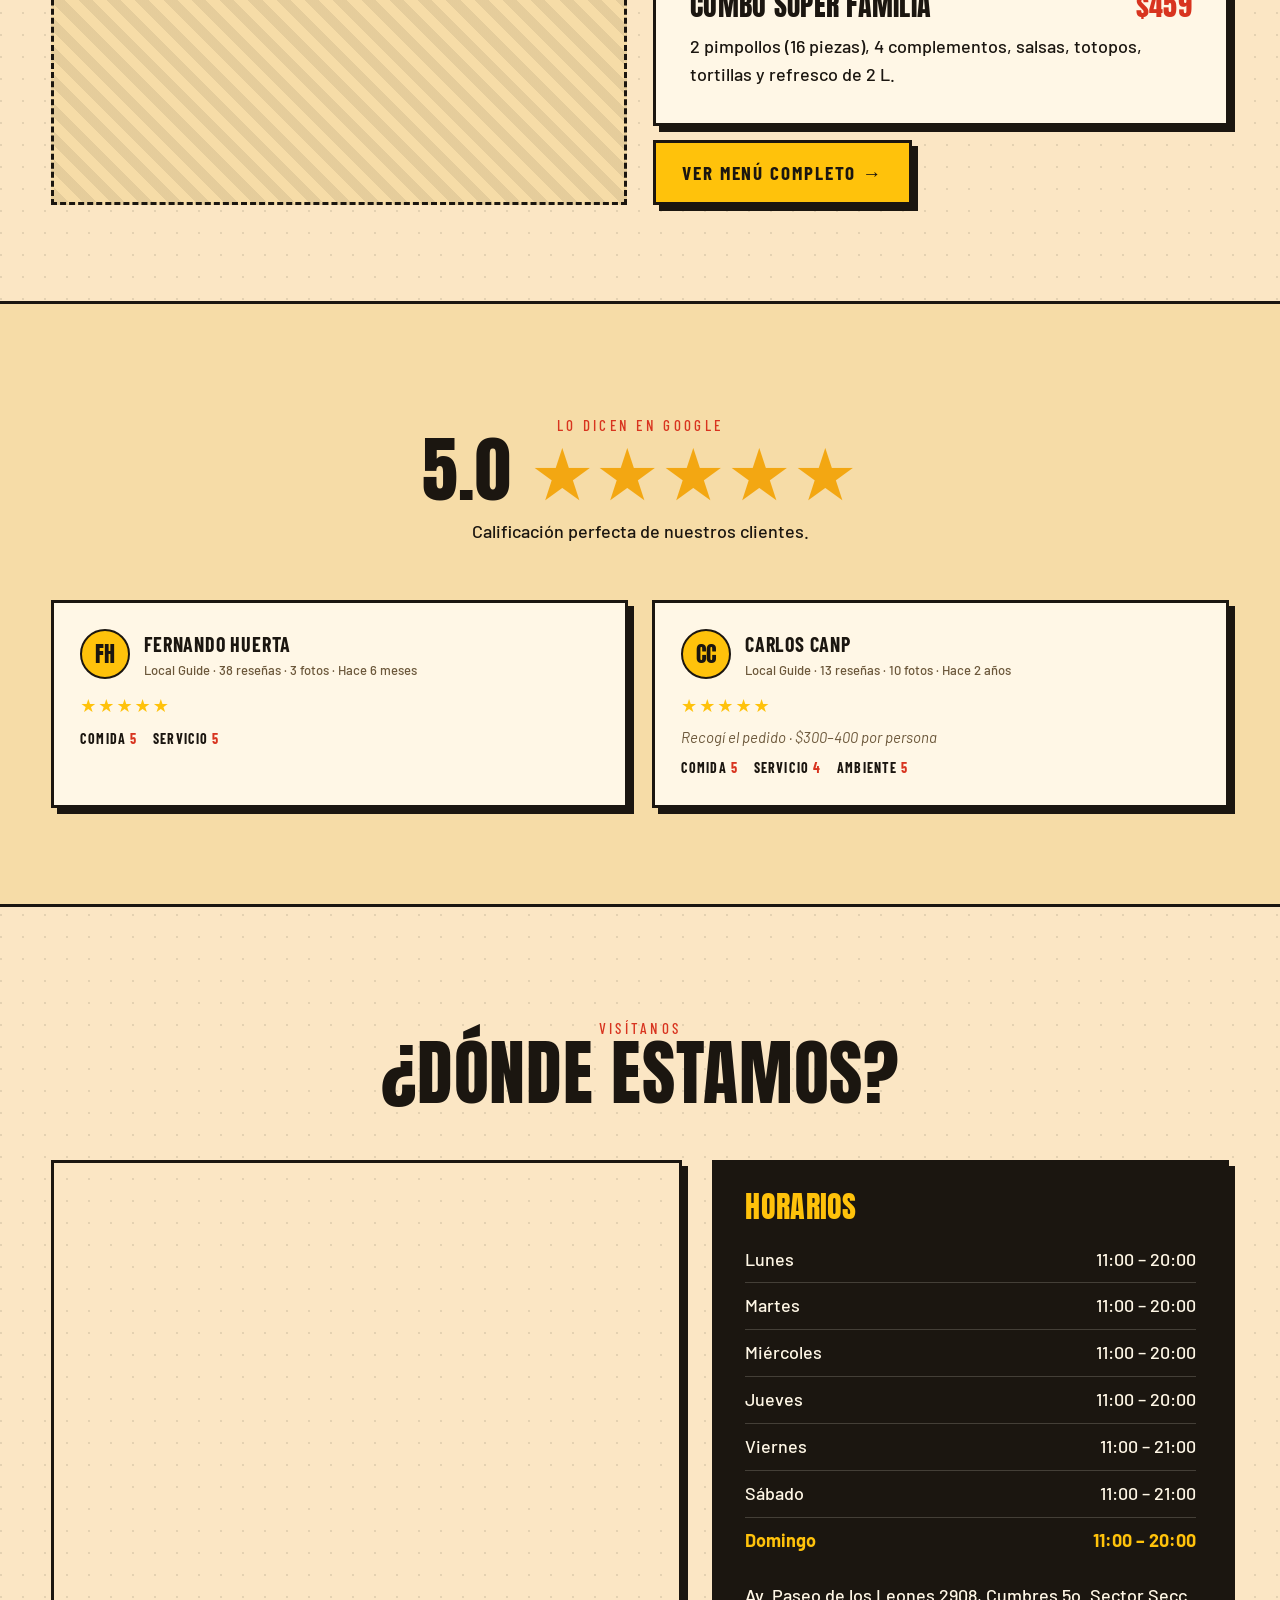
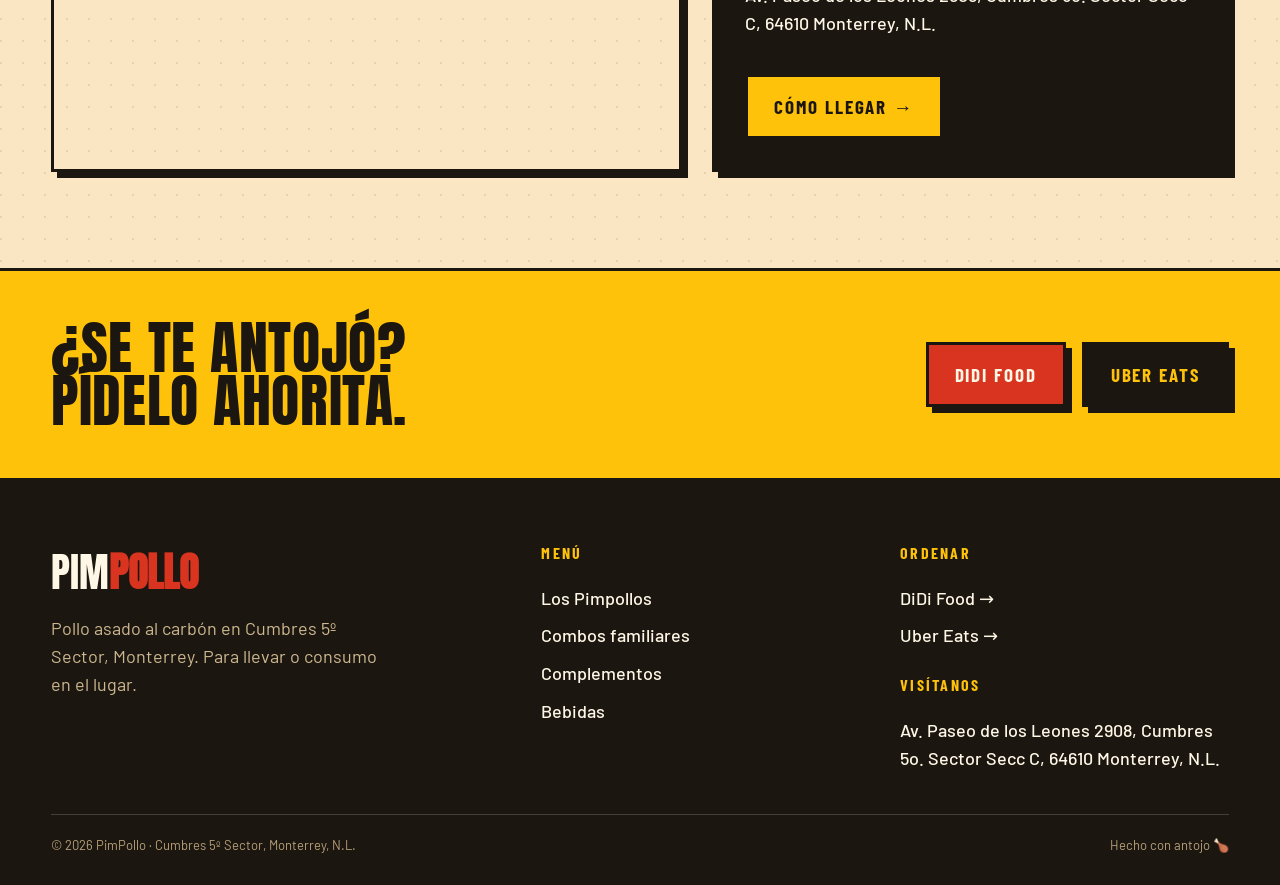
==== commit 55f8034a: "Add favicon link to HTML head" ====
--- a/Propuesta A - Inicio.html
+++ b/Propuesta A - Inicio.html
@@ -4,6 +4,7 @@
 <meta charset="UTF-8" />
 <meta name="viewport" content="width=device-width, initial-scale=1.0" />
 <title>PimPollo · Pollo asado al carbón — Cumbres, Monterrey</title>
+  <link rel="icon" type="image/png" href="logo.png">
 <link rel="stylesheet" href="pimpollo-a.css" />
 </head>
 <body>
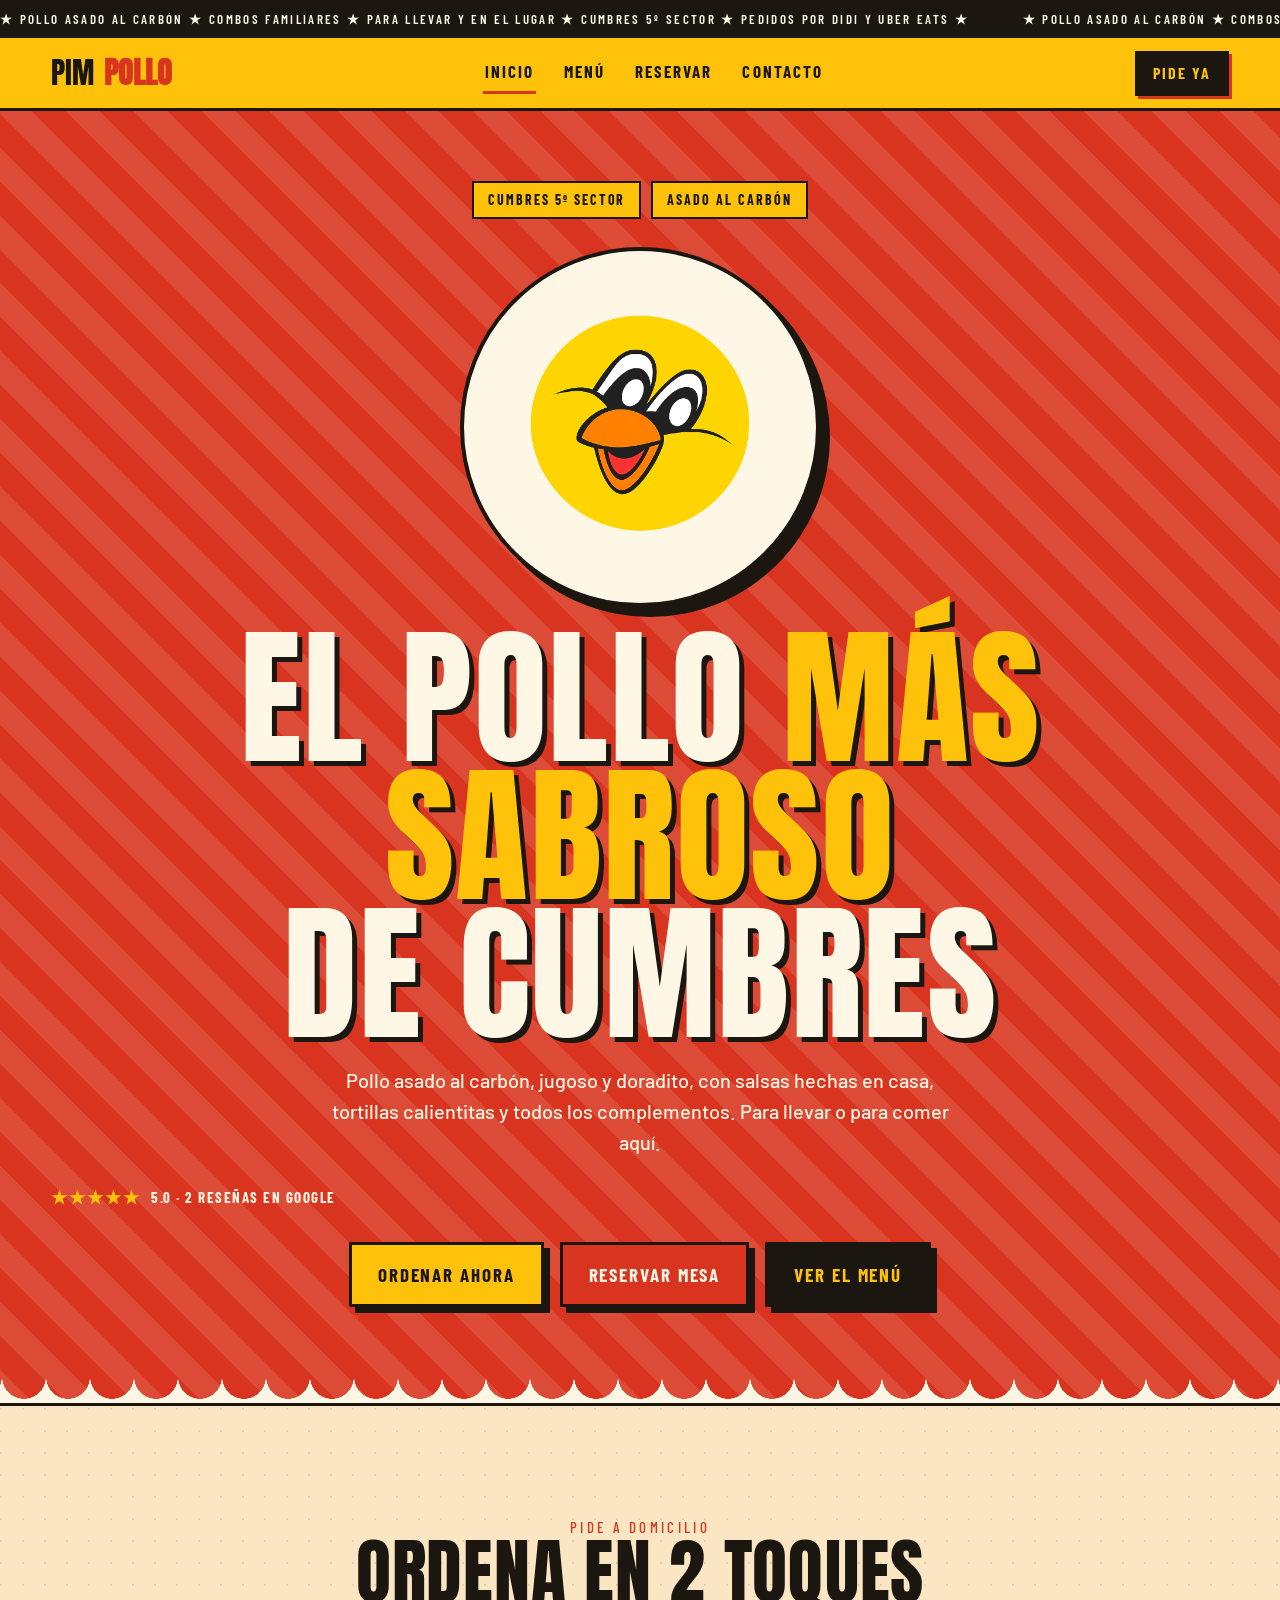
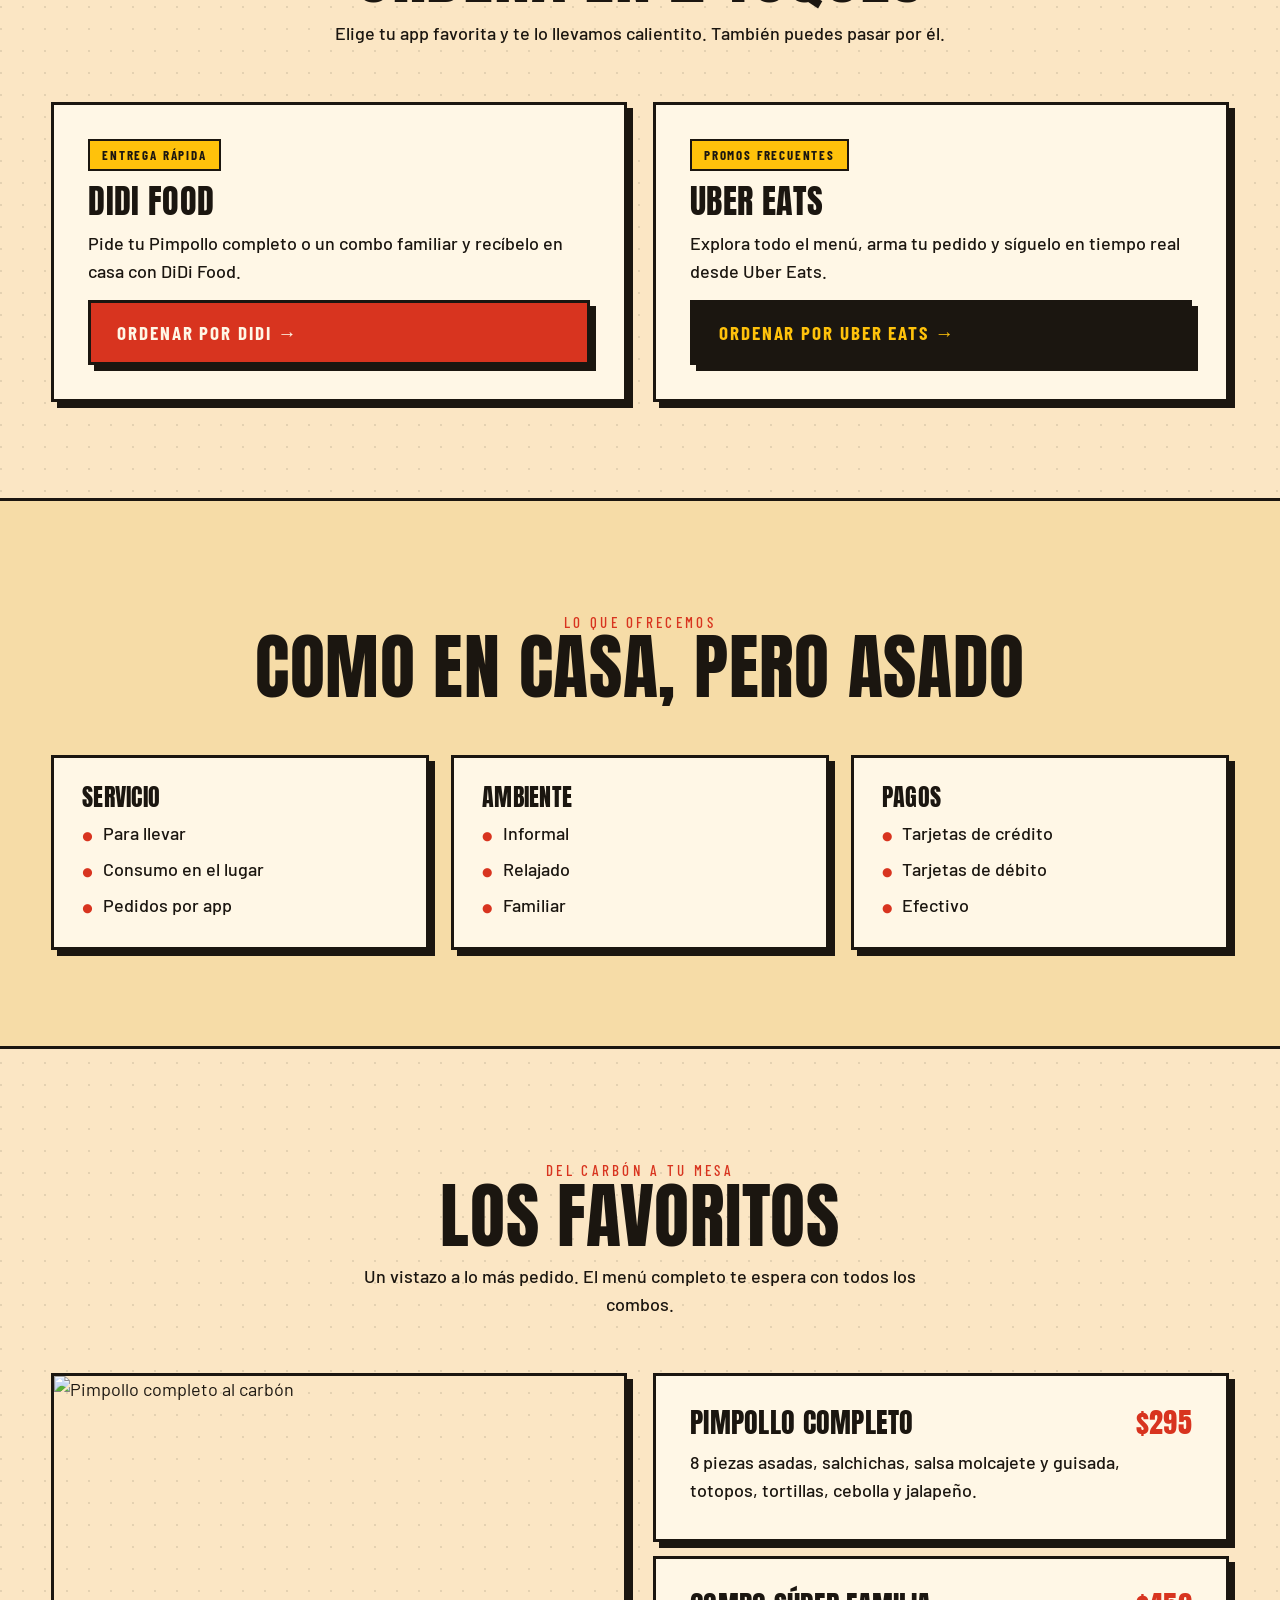
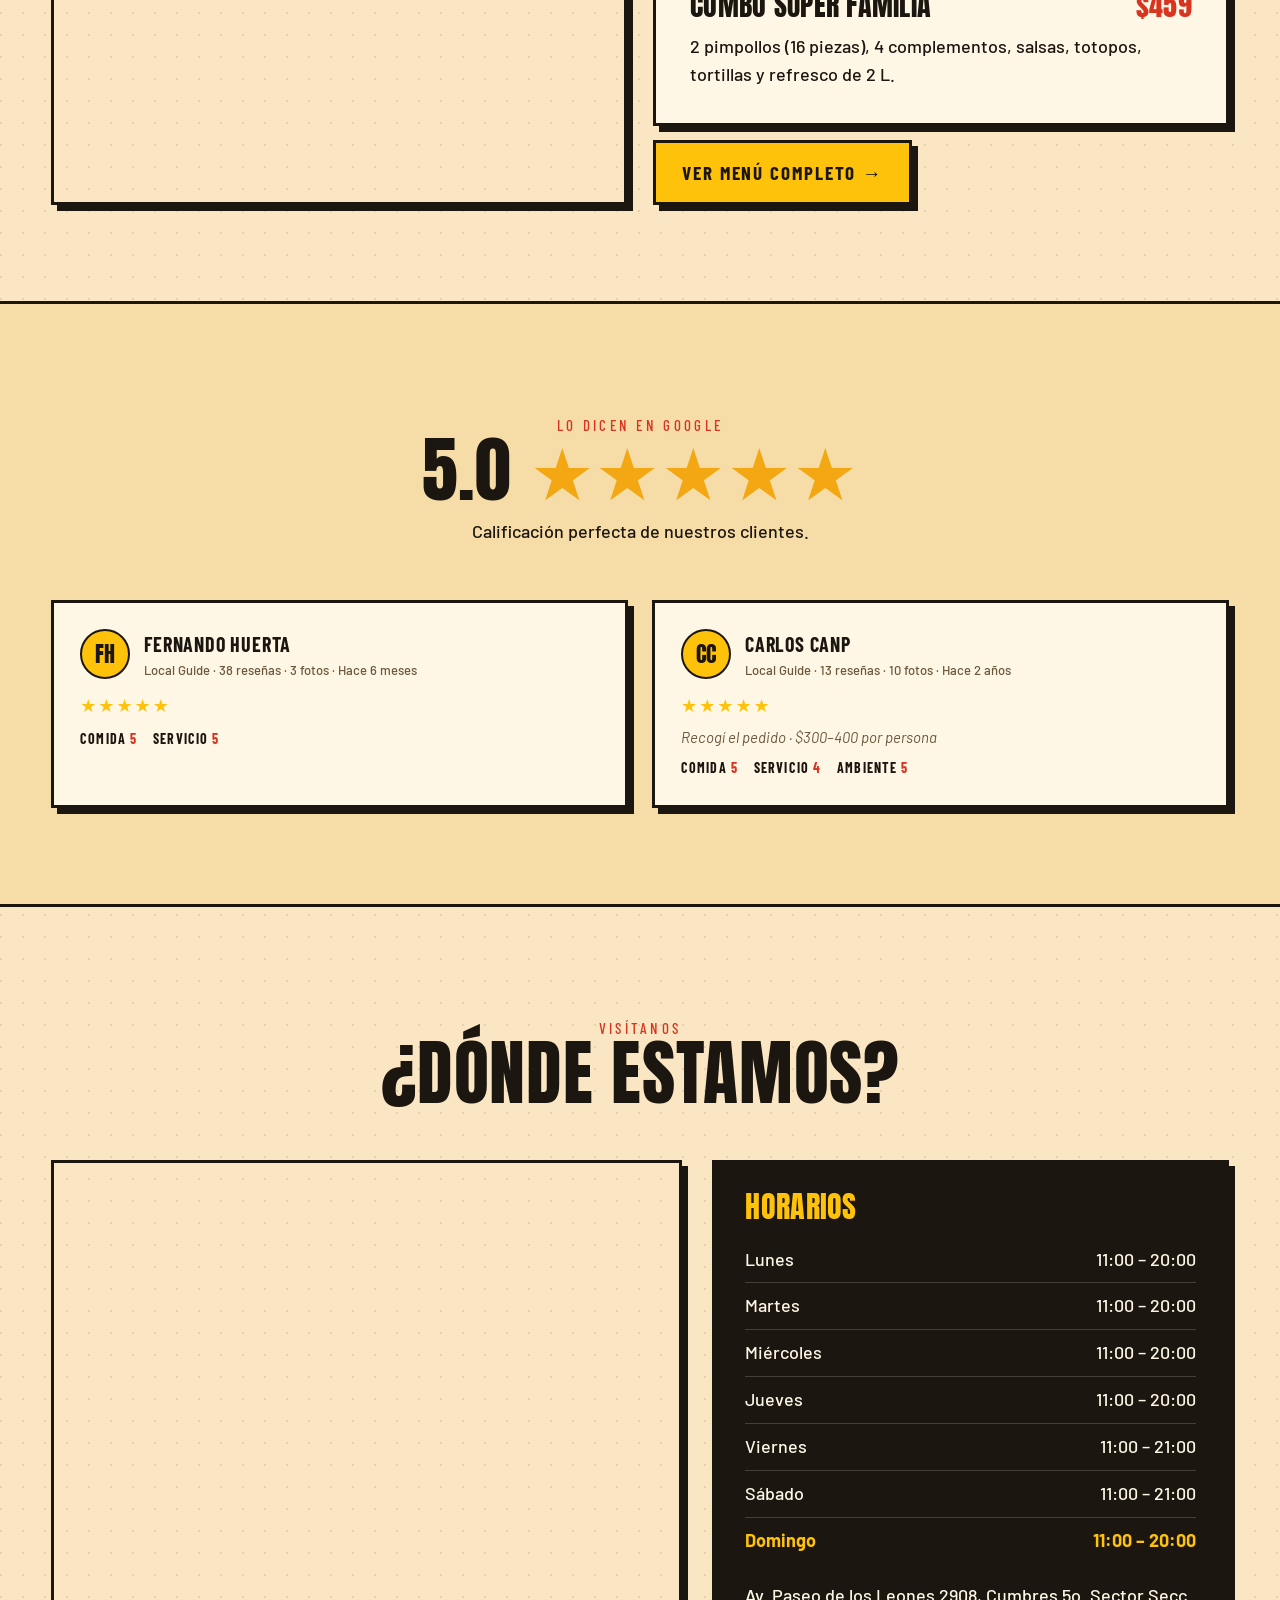
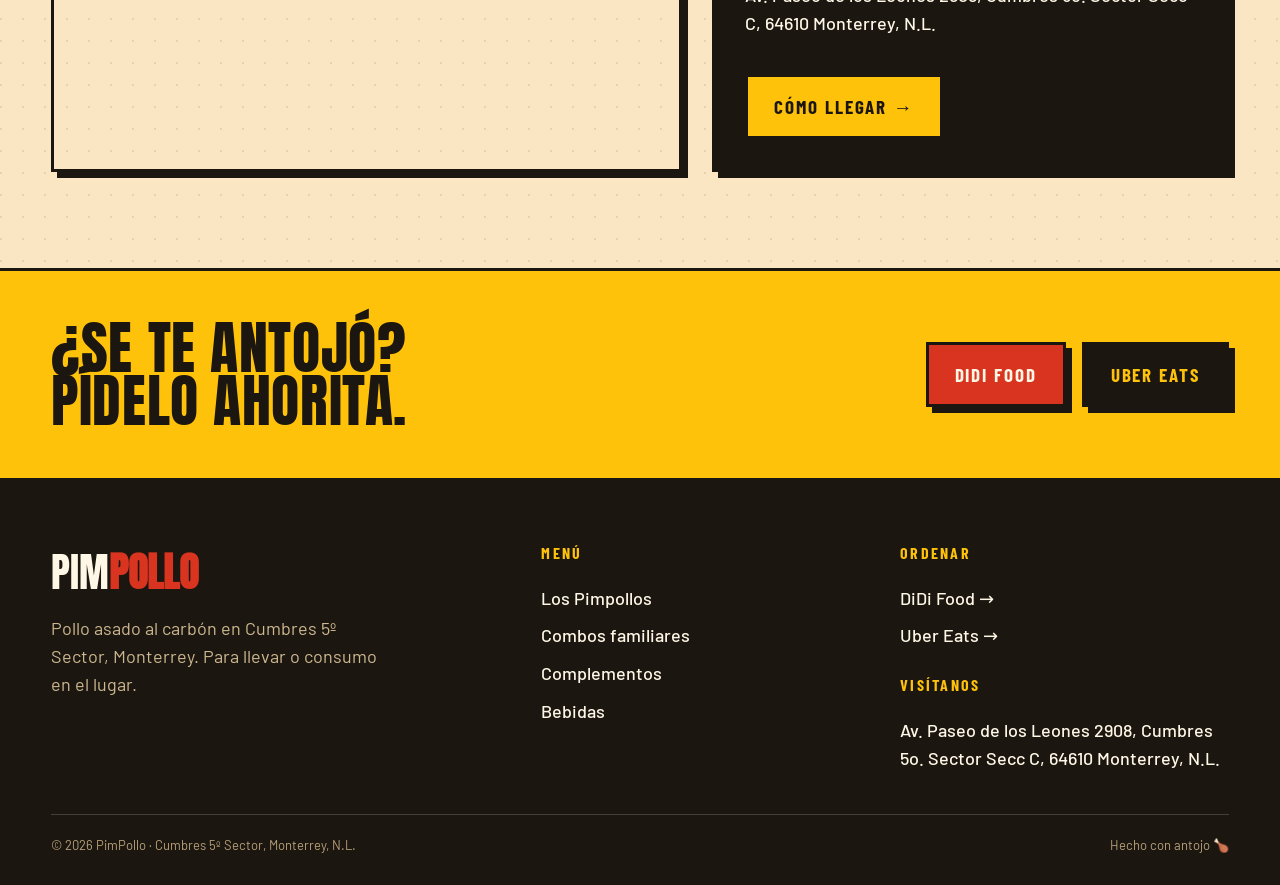
==== commit 42edcf4f: "Update Propuesta A - Inicio.html" ====
--- a/Propuesta A - Inicio.html
+++ b/Propuesta A - Inicio.html
@@ -131,7 +131,8 @@
       <p>Un vistazo a lo más pedido. El menú completo te espera con todos los combos.</p>
     </div>
     <div style="display:grid;grid-template-columns:1fr 1fr;gap:26px;align-items:stretch;">
-      <div class="ph" style="min-height:300px;">FOTO · Pimpollo completo al carbón</div>
+    <img src="pimpollo.png" alt="Pimpollo completo al carbón"
+  style="width:100%;height:100%;min-height:300px;object-fit:cover;border:3px solid var(--ink);box-shadow:6px 6px 0 var(--ink);" />
       <div style="display:flex;flex-direction:column;gap:14px;justify-content:center;">
         <div class="order-card">
           <h3 style="font-size:28px;">Pimpollo Completo <span style="color:var(--red);font-family:'Anton';float:right;">$295</span></h3>
